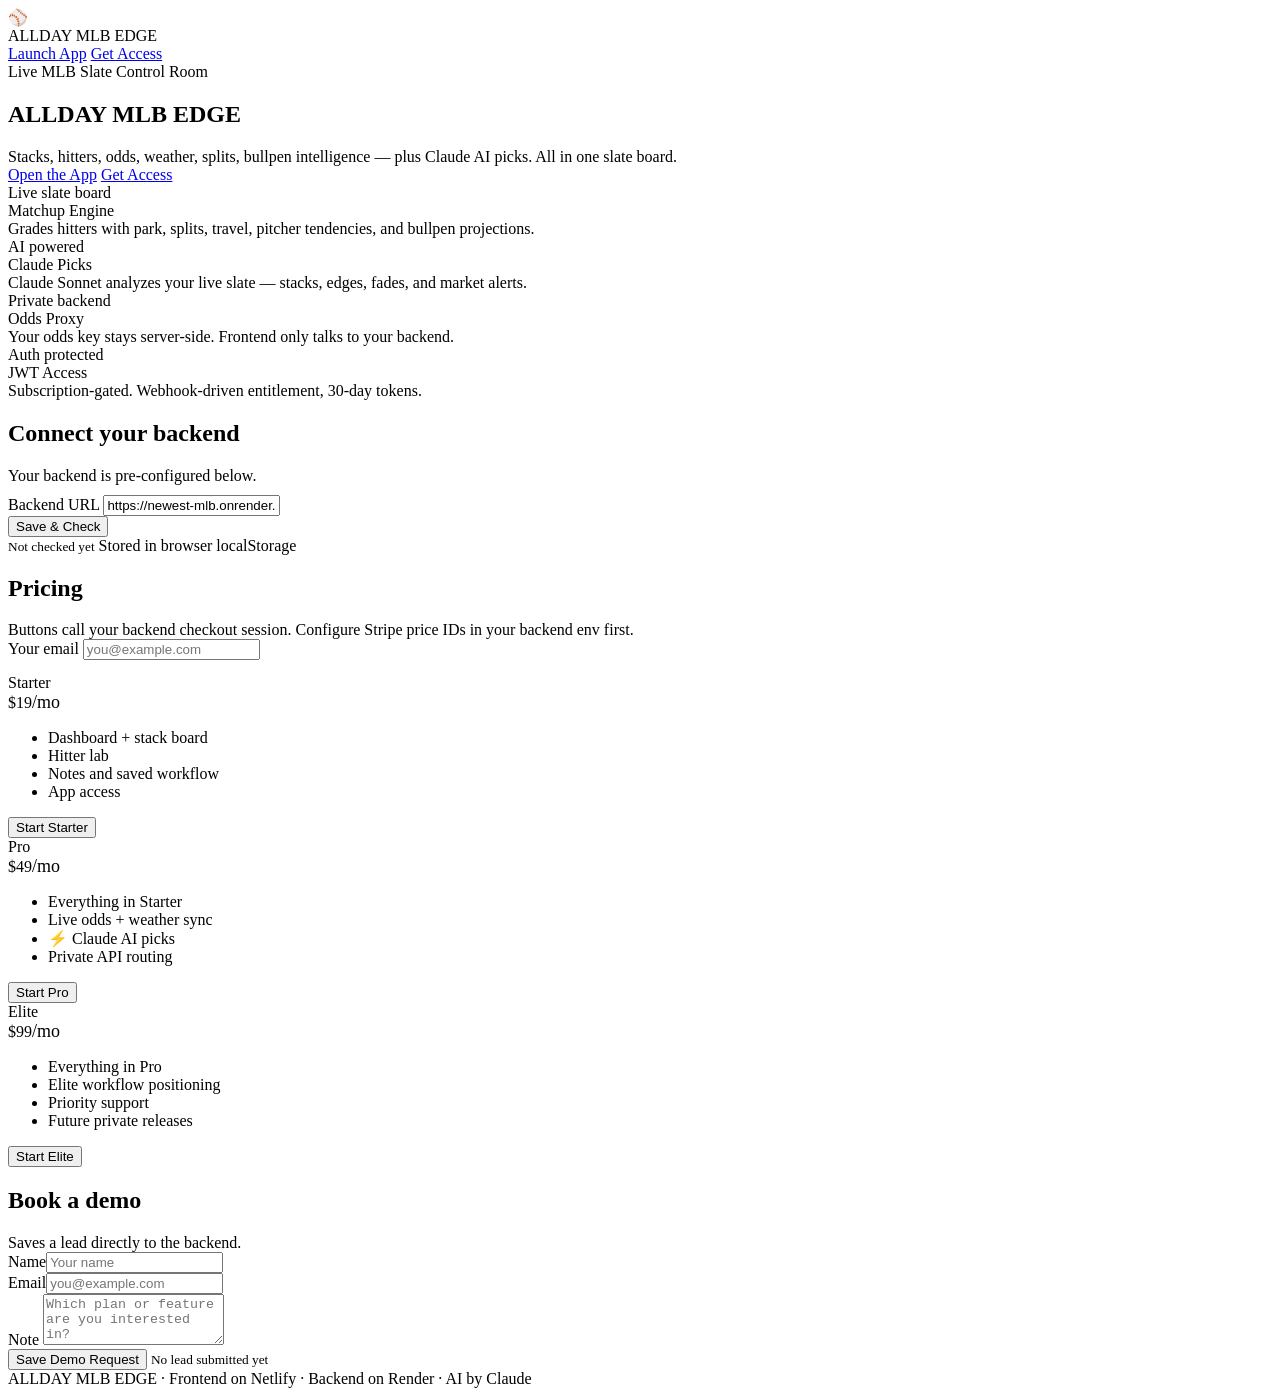
==== index.html @ 64128e0f "Rename Index to index.html" ====
<!DOCTYPE html>
<html lang="en">
<head>
  <meta charset="UTF-8" />
  <meta name="viewport" content="width=device-width, initial-scale=1.0" />
  <title>ALLDAY MLB EDGE</title>
  <meta name="description" content="Live MLB slate control room for DFS, props, stacks, hitters, odds, and weather." />
  <meta name="theme-color" content="#08111f" />
  <link rel="stylesheet" href="./assets/site.css" />
</head>
<body>
  <div class="nav">
    <div class="wrap navin">
      <div class="brand"><div class="logo">⚾</div><div>ALLDAY MLB EDGE</div></div>
      <div class="row" style="margin-top:0">
        <a class="btn" href="./app.html">Launch App</a>
        <a class="btn primary" href="#pricing">Get Access</a>
      </div>
    </div>
  </div>

  <div class="wrap">
    <section class="hero">
      <div class="card hero-copy">
        <div class="eyebrow">Live MLB Slate Control Room</div>
        <h1>ALLDAY MLB EDGE</h1>
        <div class="sub">Stacks, hitters, odds, weather, splits, bullpen intelligence — plus Claude AI picks. All in one slate board.</div>
        <div class="row">
          <a class="btn primary" href="./app.html">Open the App</a>
          <a class="btn" href="#pricing">Get Access</a>
        </div>
      </div>
      <div class="card hero-stat-grid">
        <div class="stat"><div class="k">Live slate board</div><div class="v">Matchup Engine</div><div class="s">Grades hitters with park, splits, travel, pitcher tendencies, and bullpen projections.</div></div>
        <div class="stat"><div class="k">AI powered</div><div class="v">Claude Picks</div><div class="s">Claude Sonnet analyzes your live slate — stacks, edges, fades, and market alerts.</div></div>
        <div class="stat"><div class="k">Private backend</div><div class="v">Odds Proxy</div><div class="s">Your odds key stays server-side. Frontend only talks to your backend.</div></div>
        <div class="stat"><div class="k">Auth protected</div><div class="v">JWT Access</div><div class="s">Subscription-gated. Webhook-driven entitlement, 30-day tokens.</div></div>
      </div>
    </section>

    <section id="setup">
      <div class="card config-card">
        <h2>Connect your backend</h2>
        <div class="muted">Your backend is pre-configured below.</div>
        <div class="flex" style="margin-top:10px">
          <div>
            <label for="backendUrl">Backend URL</label>
            <input id="backendUrl" placeholder="https://newest-mlb.onrender.com" value="https://newest-mlb.onrender.com" />
          </div>
          <div style="align-self:end">
            <button class="btn primary" onclick="ALLDAY.saveBackendUrl()">Save &amp; Check</button>
          </div>
        </div>
        <div class="row">
          <small id="healthStatus" class="status">Not checked yet</small>
          <span class="code">Stored in browser localStorage</span>
        </div>
      </div>
    </section>

    <section id="pricing">
      <h2>Pricing</h2>
      <div class="muted">Buttons call your backend checkout session. Configure Stripe price IDs in your backend env first.</div>
      <label for="emailCapture">Your email</label>
      <input id="emailCapture" type="email" placeholder="you@example.com" />
      <div class="pricing" style="margin-top:14px">
        <div class="card price-card">
          <div class="eyebrow">Starter</div>
          <div class="price">$19<span style="font-size:18px;font-weight:400">/mo</span></div>
          <ul>
            <li>Dashboard + stack board</li>
            <li>Hitter lab</li>
            <li>Notes and saved workflow</li>
            <li>App access</li>
          </ul>
          <button class="btn primary" onclick="ALLDAY.checkout('starter')">Start Starter</button>
        </div>
        <div class="card price-card featured">
          <div class="eyebrow">Pro</div>
          <div class="price">$49<span style="font-size:18px;font-weight:400">/mo</span></div>
          <ul>
            <li>Everything in Starter</li>
            <li>Live odds + weather sync</li>
            <li>⚡ Claude AI picks</li>
            <li>Private API routing</li>
          </ul>
          <button class="btn primary" onclick="ALLDAY.checkout('pro')">Start Pro</button>
        </div>
        <div class="card price-card">
          <div class="eyebrow">Elite</div>
          <div class="price">$99<span style="font-size:18px;font-weight:400">/mo</span></div>
          <ul>
            <li>Everything in Pro</li>
            <li>Elite workflow positioning</li>
            <li>Priority support</li>
            <li>Future private releases</li>
          </ul>
          <button class="btn primary" onclick="ALLDAY.checkout('elite')">Start Elite</button>
        </div>
      </div>
    </section>

    <section id="claimSection" style="display:none">
      <div class="card config-card">
        <h2>🎉 Payment complete — activate your access</h2>
        <div class="muted">Enter the email you used at checkout to get your access token.</div>
        <form onsubmit="ALLDAY.handleClaimSubmit(event)" style="margin-top:14px">
          <label for="claimEmail">Email used at checkout</label>
          <input id="claimEmail" type="email" placeholder="you@example.com" required />
          <div class="row" style="margin-top:12px">
            <button class="btn primary" type="submit">Activate Access &amp; Open App</button>
            <small id="claimStatus" class="status">Enter your email above</small>
          </div>
        </form>
      </div>
    </section>

    <section>
      <div class="card config-card">
        <h2>Book a demo</h2>
        <div class="muted">Saves a lead directly to the backend.</div>
        <form onsubmit="ALLDAY.submitLead(event)">
          <div class="flex">
            <div><label for="leadName">Name</label><input id="leadName" placeholder="Your name" /></div>
            <div><label for="leadEmail">Email</label><input id="leadEmail" placeholder="you@example.com" /></div>
          </div>
          <label for="leadNote">Note</label>
          <textarea id="leadNote" rows="3" placeholder="Which plan or feature are you interested in?"></textarea>
          <div class="row">
            <button class="btn primary" type="submit">Save Demo Request</button>
            <small id="leadStatus" class="status">No lead submitted yet</small>
          </div>
        </form>
      </div>
    </section>

    <div class="footer">ALLDAY MLB EDGE · Frontend on Netlify · Backend on Render · AI by Claude</div>
  </div>
  <script src="./assets/site.js"></script>
</body>
</html>
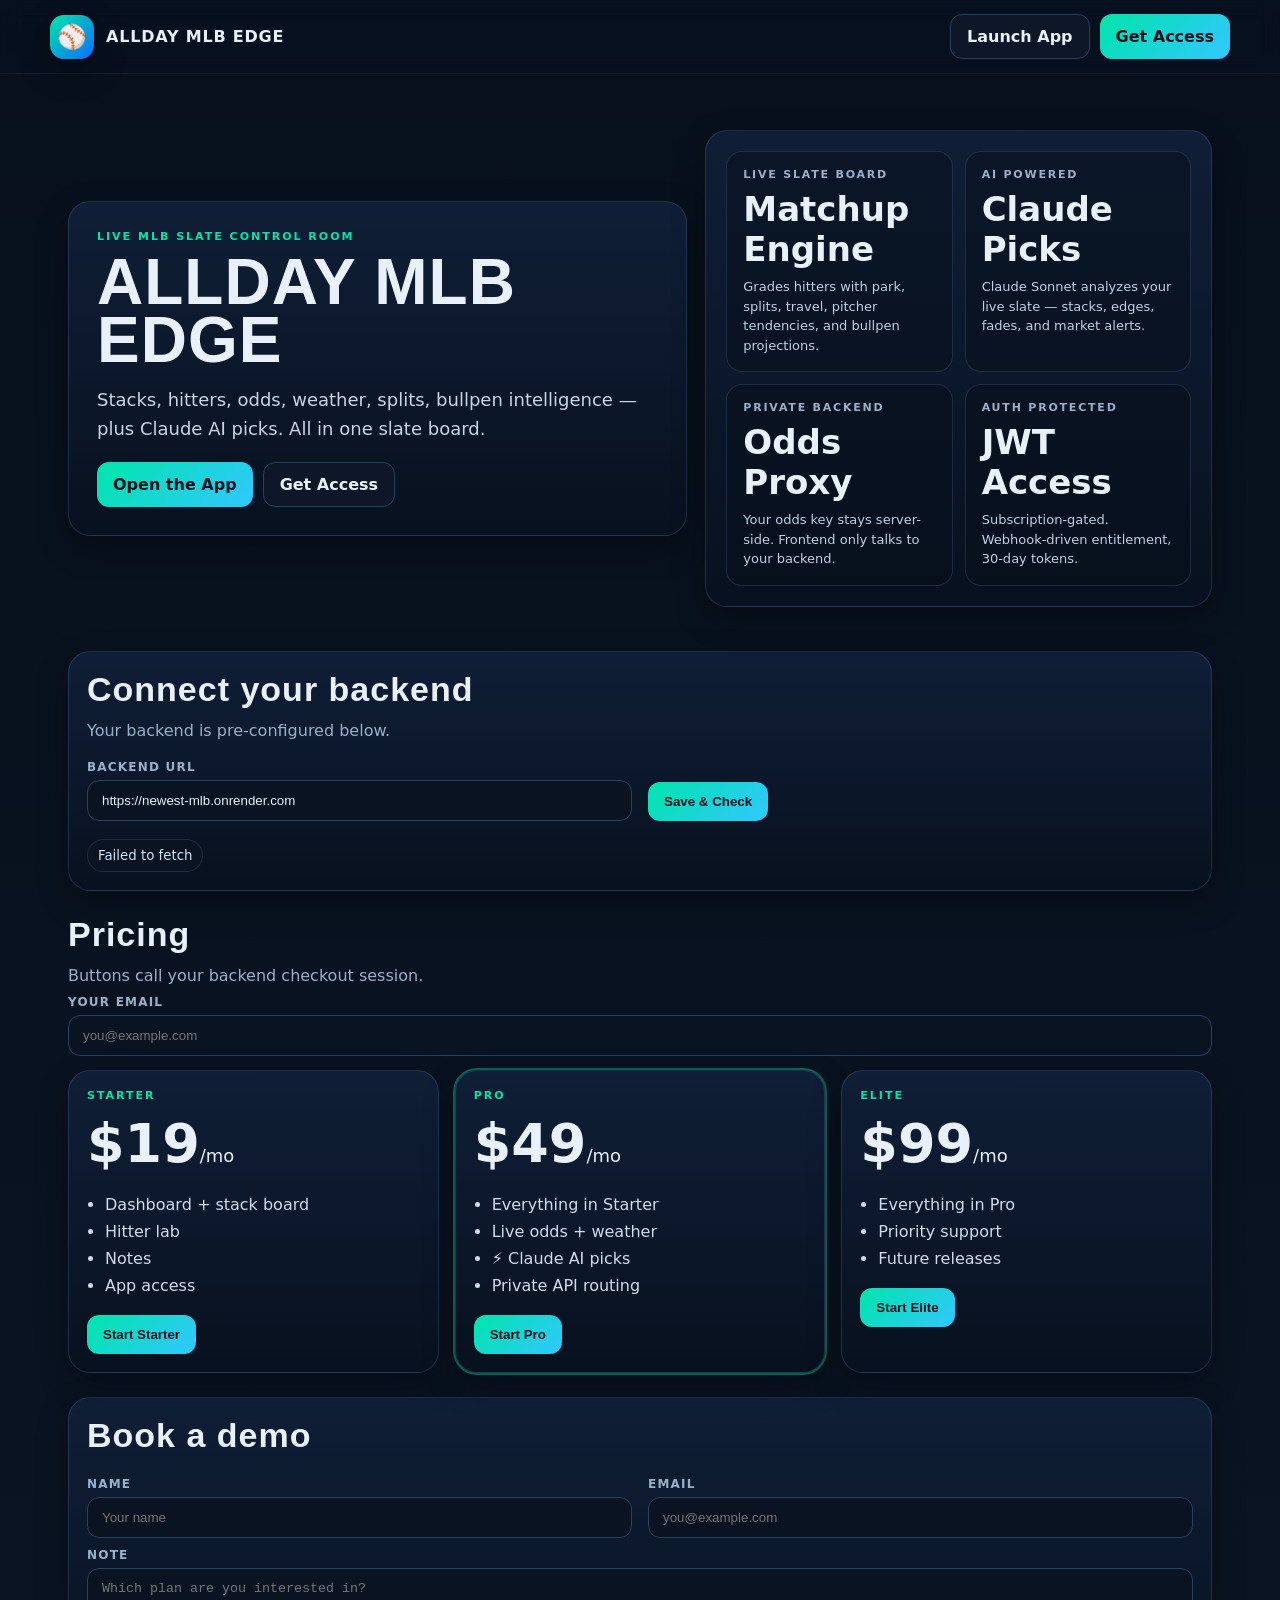
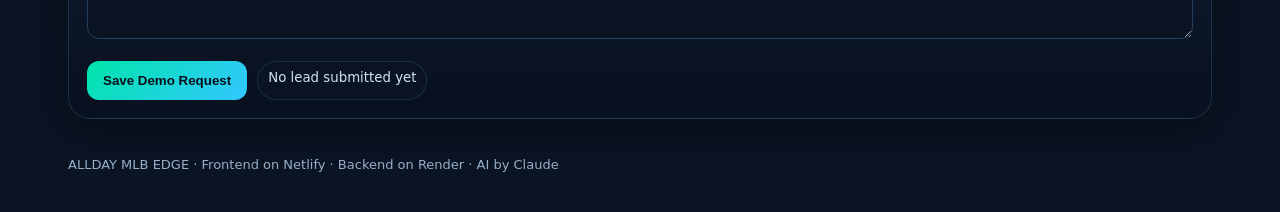
==== commit 6fa01053: "Update index.html" ====
--- a/index.html
+++ b/index.html
@@ -18,7 +18,6 @@
       </div>
     </div>
   </div>
-
   <div class="wrap">
     <section class="hero">
       <div class="card hero-copy">
@@ -53,48 +52,32 @@
         </div>
         <div class="row">
           <small id="healthStatus" class="status">Not checked yet</small>
-          <span class="code">Stored in browser localStorage</span>
         </div>
       </div>
     </section>
 
     <section id="pricing">
       <h2>Pricing</h2>
-      <div class="muted">Buttons call your backend checkout session. Configure Stripe price IDs in your backend env first.</div>
+      <div class="muted">Buttons call your backend checkout session.</div>
       <label for="emailCapture">Your email</label>
       <input id="emailCapture" type="email" placeholder="you@example.com" />
       <div class="pricing" style="margin-top:14px">
         <div class="card price-card">
           <div class="eyebrow">Starter</div>
           <div class="price">$19<span style="font-size:18px;font-weight:400">/mo</span></div>
-          <ul>
-            <li>Dashboard + stack board</li>
-            <li>Hitter lab</li>
-            <li>Notes and saved workflow</li>
-            <li>App access</li>
-          </ul>
+          <ul><li>Dashboard + stack board</li><li>Hitter lab</li><li>Notes</li><li>App access</li></ul>
           <button class="btn primary" onclick="ALLDAY.checkout('starter')">Start Starter</button>
         </div>
         <div class="card price-card featured">
           <div class="eyebrow">Pro</div>
           <div class="price">$49<span style="font-size:18px;font-weight:400">/mo</span></div>
-          <ul>
-            <li>Everything in Starter</li>
-            <li>Live odds + weather sync</li>
-            <li>⚡ Claude AI picks</li>
-            <li>Private API routing</li>
-          </ul>
+          <ul><li>Everything in Starter</li><li>Live odds + weather</li><li>⚡ Claude AI picks</li><li>Private API routing</li></ul>
           <button class="btn primary" onclick="ALLDAY.checkout('pro')">Start Pro</button>
         </div>
         <div class="card price-card">
           <div class="eyebrow">Elite</div>
           <div class="price">$99<span style="font-size:18px;font-weight:400">/mo</span></div>
-          <ul>
-            <li>Everything in Pro</li>
-            <li>Elite workflow positioning</li>
-            <li>Priority support</li>
-            <li>Future private releases</li>
-          </ul>
+          <ul><li>Everything in Pro</li><li>Priority support</li><li>Future releases</li></ul>
           <button class="btn primary" onclick="ALLDAY.checkout('elite')">Start Elite</button>
         </div>
       </div>
@@ -103,7 +86,7 @@
     <section id="claimSection" style="display:none">
       <div class="card config-card">
         <h2>🎉 Payment complete — activate your access</h2>
-        <div class="muted">Enter the email you used at checkout to get your access token.</div>
+        <div class="muted">Enter the email you used at checkout.</div>
         <form onsubmit="ALLDAY.handleClaimSubmit(event)" style="margin-top:14px">
           <label for="claimEmail">Email used at checkout</label>
           <input id="claimEmail" type="email" placeholder="you@example.com" required />
@@ -118,14 +101,13 @@
     <section>
       <div class="card config-card">
         <h2>Book a demo</h2>
-        <div class="muted">Saves a lead directly to the backend.</div>
         <form onsubmit="ALLDAY.submitLead(event)">
           <div class="flex">
             <div><label for="leadName">Name</label><input id="leadName" placeholder="Your name" /></div>
             <div><label for="leadEmail">Email</label><input id="leadEmail" placeholder="you@example.com" /></div>
           </div>
           <label for="leadNote">Note</label>
-          <textarea id="leadNote" rows="3" placeholder="Which plan or feature are you interested in?"></textarea>
+          <textarea id="leadNote" rows="3" placeholder="Which plan are you interested in?"></textarea>
           <div class="row">
             <button class="btn primary" type="submit">Save Demo Request</button>
             <small id="leadStatus" class="status">No lead submitted yet</small>
--- a/assets/site.css
+++ b/assets/site.css
@@ -0,0 +1,44 @@
+:root{
+  --bg:#08111f;--bg2:#0d1727;--card:#102038;--line:#24415f;--text:#e8f0fa;--muted:#9ab0c9;
+  --teal:#00e5aa;--gold:#ffd54a;--blue:#59a9ff;--danger:#ff6b6b;--shadow:0 12px 32px rgba(0,0,0,.32)
+}
+*{box-sizing:border-box}
+html,body{margin:0;padding:0;background:linear-gradient(180deg,#07101c,#0a1423);color:var(--text);font-family:Inter,system-ui,sans-serif}
+a{color:inherit;text-decoration:none}
+.wrap{max-width:1180px;margin:0 auto;padding:0 18px}
+.nav{position:sticky;top:0;z-index:20;background:rgba(8,17,31,.88);backdrop-filter:blur(10px);border-bottom:1px solid rgba(255,255,255,.06)}
+.navin{display:flex;align-items:center;justify-content:space-between;gap:16px;padding:14px 0}
+.brand{display:flex;align-items:center;gap:12px;font-weight:900;letter-spacing:.8px}
+.logo{width:44px;height:44px;border-radius:14px;background:linear-gradient(135deg,var(--teal),#0d6efd);display:grid;place-items:center;font-size:24px;box-shadow:var(--shadow)}
+.btn{display:inline-flex;align-items:center;justify-content:center;padding:12px 16px;border-radius:12px;border:1px solid var(--line);background:var(--bg2);color:var(--text);font-weight:800;cursor:pointer}
+.btn.primary{background:linear-gradient(135deg,var(--teal),#32c7ff);color:#07101c;border:none}
+.hero{padding:56px 0 28px;display:grid;grid-template-columns:1.1fr .9fr;gap:18px;align-items:center}
+.card{background:linear-gradient(180deg,rgba(16,32,56,.95),rgba(8,17,31,.98));border:1px solid rgba(77,112,156,.3);border-radius:22px;box-shadow:var(--shadow)}
+.hero-copy{padding:28px}
+.eyebrow{font-size:11px;text-transform:uppercase;letter-spacing:2px;color:var(--teal);font-weight:900}
+h1{font-size:64px;line-height:.92;margin:10px 0 16px;font-family:Impact,Haettenschweiler,'Arial Narrow Bold',sans-serif;letter-spacing:1px}
+h2{font-size:34px;margin:0 0 12px;font-family:Impact,Haettenschweiler,'Arial Narrow Bold',sans-serif;letter-spacing:1px}
+.sub{font-size:18px;line-height:1.6;color:#c6d6e7;max-width:42rem}
+.row{display:flex;gap:10px;flex-wrap:wrap;margin-top:18px}
+.hero-stat-grid{padding:20px;display:grid;grid-template-columns:1fr 1fr;gap:12px}
+.stat{padding:16px;border-radius:16px;background:rgba(6,14,26,.5);border:1px solid rgba(93,128,173,.24)}
+.k{font-size:11px;text-transform:uppercase;letter-spacing:1.8px;color:var(--muted);font-weight:900}
+.v{font-size:34px;font-weight:900;margin-top:8px}
+.s{font-size:13px;color:#bfd1e3;margin-top:8px;line-height:1.5}
+section{padding:16px 0 8px}
+.muted{color:var(--muted)}
+.grid3{display:grid;grid-template-columns:repeat(3,1fr);gap:16px}
+.feature,.price-card,.config-card{padding:18px}
+.pricing{display:grid;grid-template-columns:repeat(3,1fr);gap:16px}
+.featured{outline:2px solid rgba(0,229,170,.38)}
+.price{font-size:54px;font-weight:900;margin:10px 0}
+ul{padding-left:18px;color:#cedceb;line-height:1.7}
+.footer{padding:30px 0 40px;color:#97aec9;font-size:13px}
+input,textarea{width:100%;padding:12px 14px;border-radius:12px;border:1px solid var(--line);background:#091321;color:var(--text)}
+label{display:block;font-size:12px;color:var(--muted);font-weight:800;text-transform:uppercase;letter-spacing:1.2px;margin:10px 0 6px}
+small.status{display:inline-block;padding:8px 10px;border-radius:999px;background:#091321;border:1px solid rgba(93,128,173,.22);color:#cfe3f7}
+.success{color:#92ffcb}.error{color:#ff9f9f}
+.flex{display:flex;gap:16px;flex-wrap:wrap}
+.flex>*{flex:1 1 260px}
+.code{font-family:ui-monospace,SFMono-Regular,Menlo,monospace;font-size:13px;background:#091321;padding:4px 8px;border-radius:8px;border:1px solid rgba(93,128,173,.22)}
+@media(max-width:900px){.hero,.grid3,.pricing{grid-template-columns:1fr}h1{font-size:46px}}
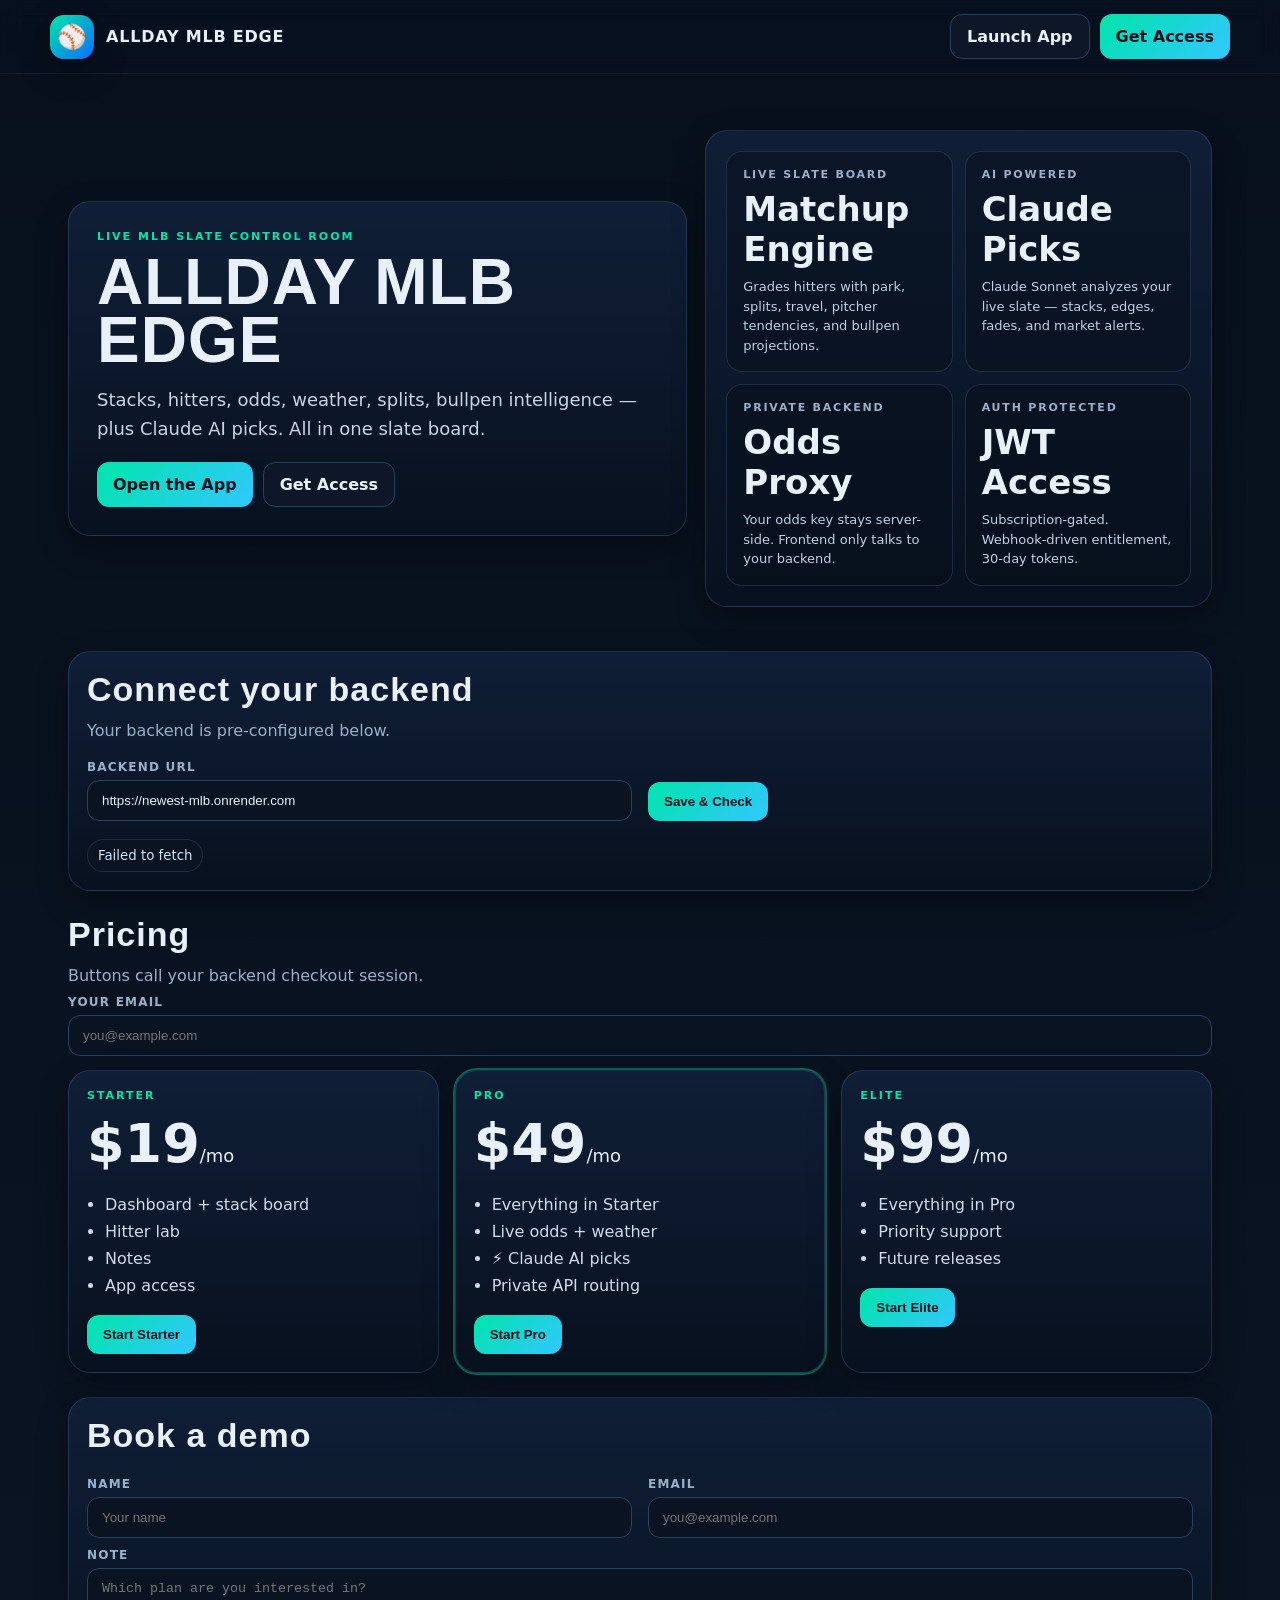
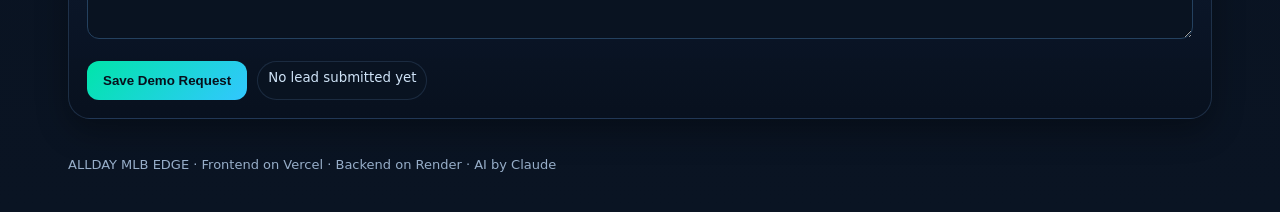
==== commit 7e998fc1: "Update index.html" ====
--- a/index.html
+++ b/index.html
@@ -44,7 +44,7 @@
         <div class="flex" style="margin-top:10px">
           <div>
             <label for="backendUrl">Backend URL</label>
-            <input id="backendUrl" placeholder="https://newest-mlb.onrender.com" value="https://newest-mlb.onrender.com" />
+            <input id="backendUrl" placeholder="https://newest-mlb-1.onrender.com" value="https://newest-mlb-1.onrender.com" />
           </div>
           <div style="align-self:end">
             <button class="btn primary" onclick="ALLDAY.saveBackendUrl()">Save &amp; Check</button>
@@ -116,7 +116,7 @@
       </div>
     </section>
 
-    <div class="footer">ALLDAY MLB EDGE · Frontend on Netlify · Backend on Render · AI by Claude</div>
+    <div class="footer">ALLDAY MLB EDGE · Frontend on Vercel · Backend on Render · AI by Claude</div>
   </div>
   <script src="./assets/site.js"></script>
 </body>
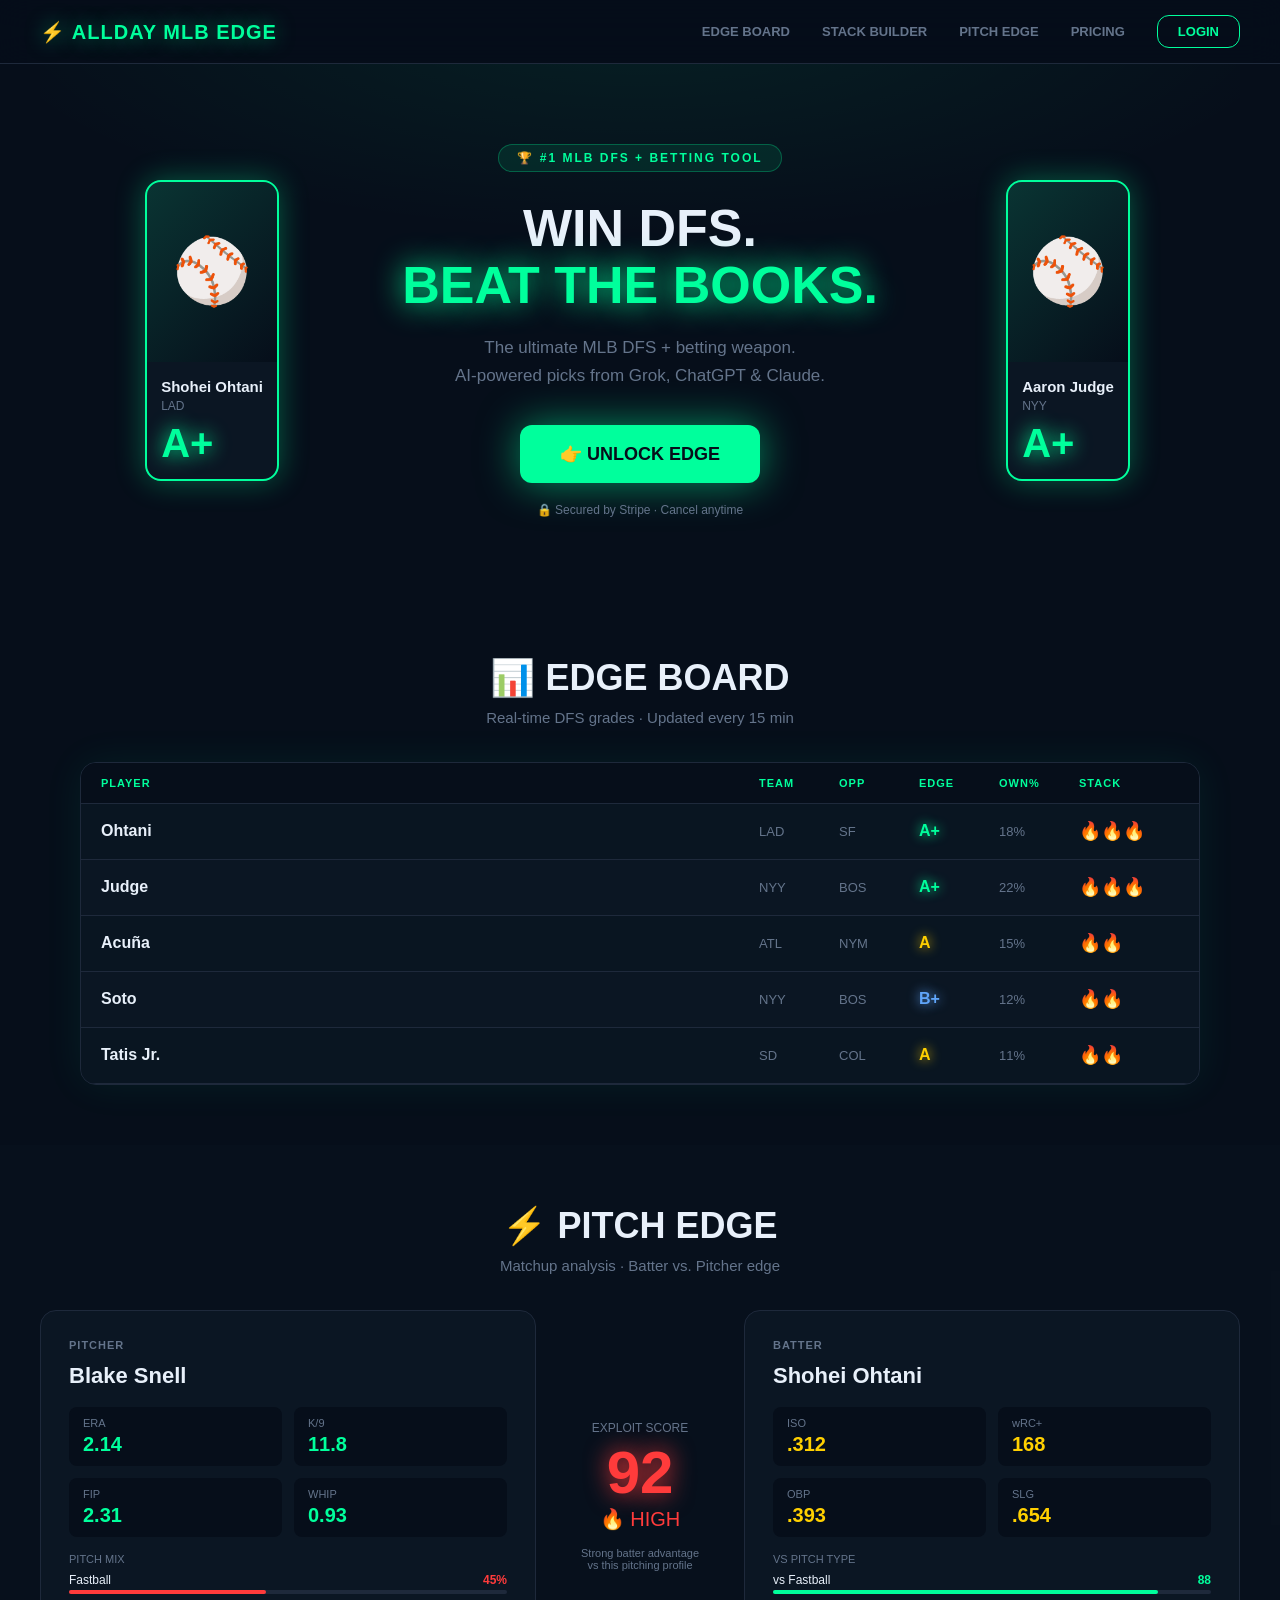
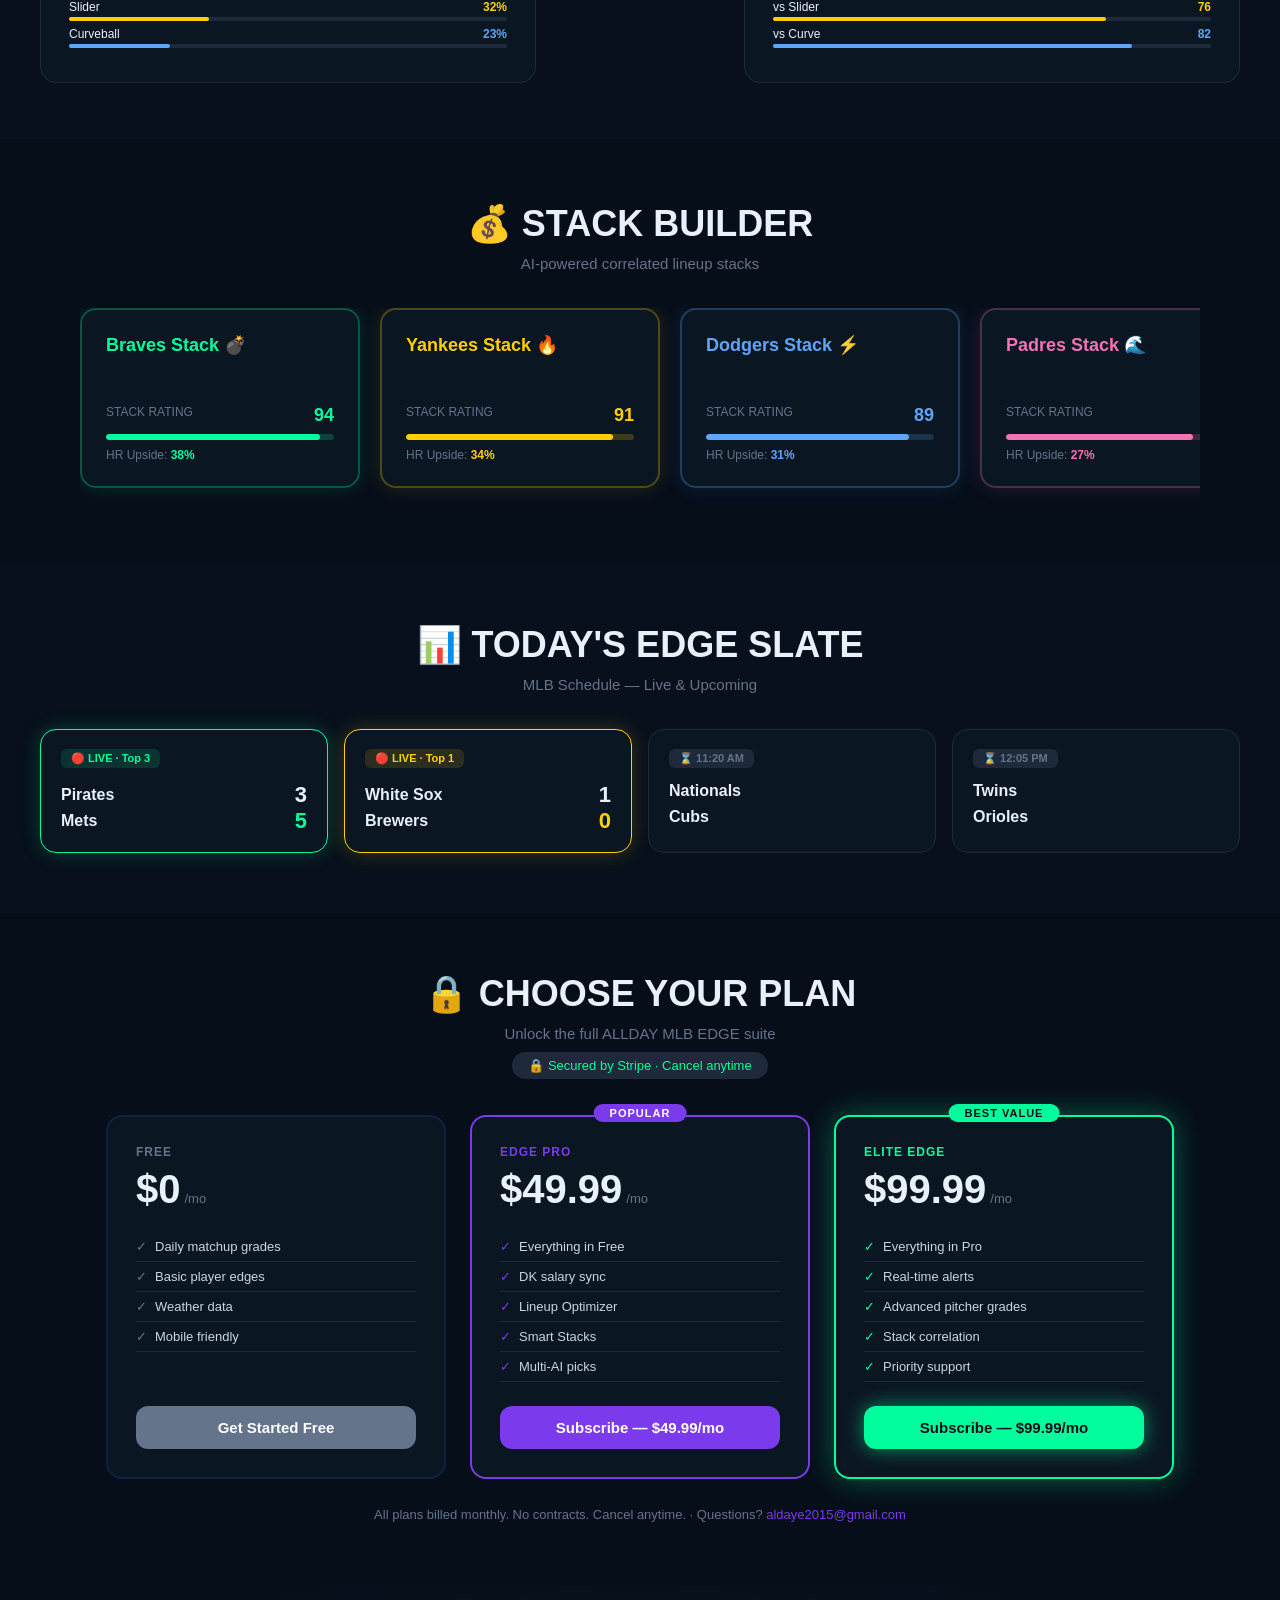
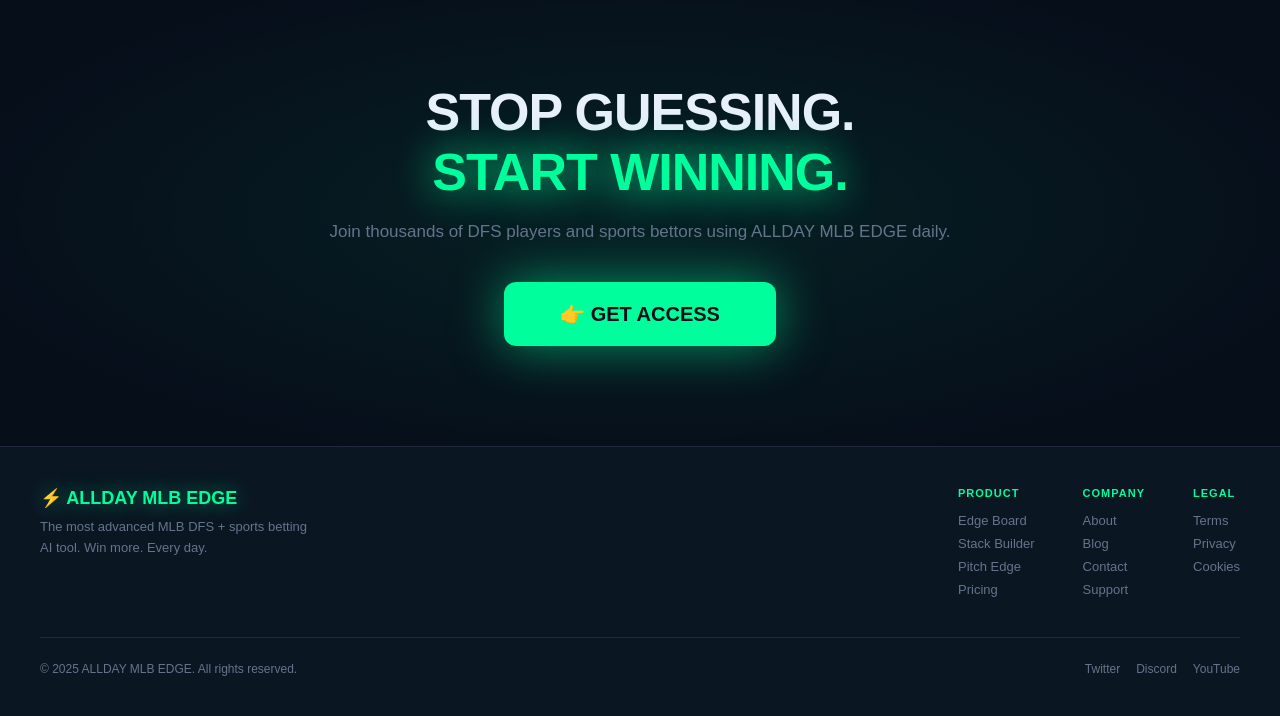
==== commit e1ad74a9: "Rebuild index.html with full ALLDAY MLB EDGE dark neon design — Navbar, Hero, Edge Board, Pitch Edge" ====
--- a/index.html
+++ b/index.html
@@ -1,123 +1,287 @@
 <!DOCTYPE html>
 <html lang="en">
 <head>
-  <meta charset="UTF-8" />
-  <meta name="viewport" content="width=device-width, initial-scale=1.0" />
-  <title>ALLDAY MLB EDGE</title>
-  <meta name="description" content="Live MLB slate control room for DFS, props, stacks, hitters, odds, and weather." />
-  <meta name="theme-color" content="#08111f" />
-  <link rel="stylesheet" href="./assets/site.css" />
+<meta charset="UTF-8"/>
+<meta name="viewport" content="width=device-width,initial-scale=1.0"/>
+<title>ALLDAY MLB EDGE - Win DFS. Beat The Books.</title>
+<meta name="description" content="The ultimate MLB DFS + betting weapon. AI-powered picks from Grok, ChatGPT and Claude."/>
+<meta name="theme-color" content="#060e1a"/>
+<style>
+*{margin:0;padding:0;box-sizing:border-box}
+body{font-family:'Inter','Helvetica Neue',sans-serif;background:#060e1a;color:#e8f0fa;overflow-x:hidden}
+a{text-decoration:none;color:inherit}ul{list-style:none}
+::-webkit-scrollbar{width:6px}::-webkit-scrollbar-track{background:#0b1623}::-webkit-scrollbar-thumb{background:#00ff9c44;border-radius:3px}
+nav{position:sticky;top:0;z-index:100;backdrop-filter:blur(16px);background:rgba(6,14,26,.85);border-bottom:1px solid #1e293b;padding:0 40px;display:flex;align-items:center;justify-content:space-between;height:64px}
+.nb{color:#00ff9c;font-weight:900;font-size:20px;letter-spacing:1px;text-shadow:0 0 20px rgba(0,255,156,.5)}
+.nl{display:flex;gap:32px;align-items:center}
+.nl a{color:#64748b;font-size:13px;font-weight:700;transition:color .2s}
+.nl a:hover{color:#00ff9c}
+.nlb{background:transparent!important;border:1px solid #00ff9c!important;color:#00ff9c!important;border-radius:12px;padding:8px 20px;font-size:13px;font-weight:700;cursor:pointer;transition:all .2s}
+.nlb:hover{background:#00ff9c!important;color:#060e1a!important}
+.hero{padding:80px 40px;background:radial-gradient(ellipse 80% 60% at 50% -10%,rgba(0,255,156,.08) 0%,transparent 70%);display:grid;grid-template-columns:1fr 2fr 1fr;gap:32px;align-items:center;max-width:1200px;margin:0 auto}
+.hc{text-align:center}
+.hbadge{display:inline-block;background:rgba(0,255,156,.09);border:1px solid rgba(0,255,156,.27);border-radius:20px;padding:6px 18px;color:#00ff9c;font-size:12px;font-weight:700;letter-spacing:2px;margin-bottom:28px}
+.hero h1{font-size:52px;font-weight:900;line-height:1.1;margin-bottom:20px}
+.hero h1 span{color:#00ff9c;text-shadow:0 0 30px #00ff9c}
+.hero p{color:#64748b;font-size:17px;margin-bottom:36px;line-height:1.6}
+.hcta{background:#00ff9c;color:#060e1a;border:none;border-radius:12px;padding:18px 40px;font-size:18px;font-weight:900;cursor:pointer;box-shadow:0 0 40px rgba(0,255,156,.53);transition:transform .2s;display:inline-block}
+.hcta:hover{transform:translateY(-2px)}
+.hsub{margin-top:20px;color:#64748b;font-size:12px}
+.pcard{background:#0b1623;border-radius:16px;overflow:hidden;display:flex;flex-direction:column}
+.pcimg{display:flex;align-items:center;justify-content:center;font-size:64px;min-height:180px}
+.pcinfo{padding:16px 14px}
+.pcn{font-weight:800;font-size:15px;margin-bottom:4px}
+.pct{color:#64748b;font-size:12px;margin-bottom:10px}
+.pcg{font-size:40px;font-weight:900;line-height:1}
+.sec{padding:60px 40px;max-width:1200px;margin:0 auto}
+.seca{padding:60px 40px;background:rgba(11,22,35,.33)}
+.secin{max-width:1200px;margin:0 auto}
+.st{text-align:center;margin-bottom:36px}
+.st h2{font-size:36px;font-weight:900;margin-bottom:10px}
+.st p{color:#64748b;font-size:15px}
+.etable{background:#0b1623;border-radius:16px;border:1px solid #1e293b;overflow:hidden;box-shadow:0 0 40px rgba(0,255,156,.07)}
+.ehdr,.erow{display:grid;grid-template-columns:2fr 80px 80px 80px 80px 100px;padding:0 20px}
+.ehdr{padding:14px 20px;background:#060e1a;border-bottom:1px solid #1e293b}
+.ech{color:#00ff9c;font-size:11px;font-weight:800;letter-spacing:1px}
+.erow{align-items:center;height:56px;border-bottom:1px solid #1e293b;transition:background .2s}
+.erow:hover{background:rgba(0,255,156,.04)}
+.erow:nth-child(odd){background:#0b1623}
+.erow:nth-child(even){background:rgba(9,20,32,.6)}
+.ep{font-weight:700}.et,.eo,.eown{color:#64748b;font-size:13px}.eg{font-weight:900;font-size:16px}.es{font-size:18px}
+.pgrid{display:grid;grid-template-columns:1fr auto 1fr;gap:24px;align-items:center}
+.pcard2{background:#0b1623;border-radius:16px;border:1px solid #1e293b;padding:28px}
+.plbl{color:#64748b;font-size:11px;font-weight:700;letter-spacing:1px;margin-bottom:12px}
+.pname{font-weight:900;font-size:22px;margin-bottom:18px}
+.sgrid{display:grid;grid-template-columns:1fr 1fr;gap:12px;margin-bottom:16px}
+.sbox{background:#060e1a;border-radius:8px;padding:10px 14px}
+.sk{color:#64748b;font-size:11px;margin-bottom:4px}.sv{font-weight:900;font-size:20px}
+.mxt{color:#64748b;font-size:11px;margin-bottom:8px}
+.br{margin-bottom:6px}
+.brl{display:flex;justify-content:space-between;font-size:12px;margin-bottom:3px}
+.brt{background:#1e293b;border-radius:3px;height:4px}.brf{height:100%;border-radius:3px}
+.exp{text-align:center;padding:0 20px}
+.exl{color:#64748b;font-size:12px;margin-bottom:8px}
+.exn{color:#ff3b3b;font-size:60px;font-weight:900;text-shadow:0 0 25px #ff3b3b;line-height:1}
+.ext{color:#ff3b3b;font-size:20px;margin-top:4px}
+.sscroll{display:flex;gap:20px;overflow-x:auto;padding-bottom:16px}
+.scard{min-width:280px;height:180px;background:#0b1623;border-radius:16px;padding:24px;flex-shrink:0;display:flex;flex-direction:column;justify-content:space-between}
+.steam{font-weight:800;font-size:18px}
+.srow{display:flex;justify-content:space-between;margin-bottom:8px;font-size:12px}
+.slbl{color:#64748b}.sval{font-weight:900;font-size:18px}
+.strk{border-radius:4px;height:6px;overflow:hidden;margin-bottom:8px}.sfll{height:100%;border-radius:4px}
+.shr{color:#64748b;font-size:12px}
+.ggrid{display:grid;grid-template-columns:repeat(auto-fill,minmax(280px,1fr));gap:16px}
+.gcard{background:#0b1623;border-radius:16px;padding:18px 20px}
+.gbadge{display:inline-block;border-radius:6px;padding:3px 10px;font-size:11px;font-weight:800;margin-bottom:14px}
+.gbody{display:flex;justify-content:space-between;align-items:center}
+.gaw,.ghm{font-weight:700}.gaw{margin-bottom:8px}
+.gscores{text-align:right}.gscore{font-weight:900;font-size:22px}
+.pgrid2{display:flex;gap:24px;flex-wrap:wrap;justify-content:center;align-items:stretch}
+.plan{flex:1 1 280px;max-width:340px;background:#0b1623;border-radius:16px;padding:28px;position:relative;display:flex;flex-direction:column}
+.plbdg{position:absolute;top:-13px;left:50%;transform:translateX(-50%);font-size:11px;font-weight:800;padding:3px 16px;border-radius:20px;letter-spacing:1px;white-space:nowrap}
+.plnm{font-weight:700;font-size:12px;text-transform:uppercase;letter-spacing:1px;margin-bottom:8px}
+.plpr{font-size:40px;font-weight:900;color:#e8f0fa}
+.plper{color:#64748b;font-size:13px}
+.plpr-row{display:flex;align-items:baseline;gap:4px;margin-bottom:20px}
+.plfeats{margin:0 0 24px;flex:1}
+.plfeat{color:#cbd5e1;font-size:13px;padding:7px 0;border-bottom:1px solid #1e293b;display:flex;align-items:center;gap:8px}
+.plbtn{border:none;border-radius:12px;padding:13px 0;font-size:15px;font-weight:800;cursor:pointer;width:100%;transition:opacity .2s}
+.plbtn:hover{opacity:.85}
+.pnote{text-align:center;color:#64748b;font-size:13px;margin-top:28px}
+.pnote a{color:#7c3aed}
+.psec{display:inline-block;background:#1e293b;padding:6px 16px;border-radius:20px;margin-top:10px;color:#00ff9c;font-size:13px}
+.cta{padding:100px 40px;background:radial-gradient(ellipse 80% 80% at 50% 50%,rgba(0,255,156,.08) 0%,transparent 70%);text-align:center}
+.cta h2{font-size:52px;font-weight:900;margin-bottom:20px;letter-spacing:-1px}
+.cta h2 span{color:#00ff9c;text-shadow:0 0 40px #00ff9c}
+.cta p{color:#64748b;font-size:17px;margin-bottom:40px}
+.ctabtn{background:#00ff9c;color:#060e1a;border:none;border-radius:12px;padding:20px 56px;font-size:20px;font-weight:900;cursor:pointer;box-shadow:0 0 50px rgba(0,255,156,.53);transition:transform .2s}
+.ctabtn:hover{transform:translateY(-2px)}
+footer{background:#0b1623;border-top:1px solid #1e293b;padding:40px}
+.fin{max-width:1200px;margin:0 auto;display:flex;justify-content:space-between;flex-wrap:wrap;gap:32px}
+.fbrand{color:#00ff9c;font-weight:900;font-size:18px;text-shadow:0 0 20px rgba(0,255,156,.53)}
+.fdesc{color:#64748b;font-size:13px;max-width:280px;line-height:1.6;margin-top:8px}
+.fcols{display:flex;gap:48px;flex-wrap:wrap}
+.fct{color:#00ff9c;font-size:11px;font-weight:800;letter-spacing:1px;margin-bottom:14px}
+.fcl{display:block;color:#64748b;font-size:13px;margin-bottom:8px;transition:color .2s}
+.fcl:hover{color:#00ff9c}
+.fbot{max-width:1200px;margin:32px auto 0;padding-top:24px;border-top:1px solid #1e293b;display:flex;justify-content:space-between;flex-wrap:wrap;gap:16px}
+.fcp{color:#64748b;font-size:12px}
+.fsoc{display:flex;gap:16px}
+.fsl{color:#64748b;font-size:12px;transition:color .2s}
+.fsl:hover{color:#00ff9c}
+@media(max-width:900px){
+.hero{grid-template-columns:1fr;text-align:center}
+.hl,.hr{display:none}
+.hero h1{font-size:36px}
+.pgrid{grid-template-columns:1fr}
+.exp{display:none}
+.ehdr,.erow{grid-template-columns:2fr 70px 70px 80px}
+.eo,.eown{display:none}
+nav{padding:0 20px}
+.nl{gap:12px}
+.sec,.seca{padding:40px 20px}
+.hero{padding:60px 20px}
+}
+</style>
 </head>
 <body>
-  <div class="nav">
-    <div class="wrap navin">
-      <div class="brand"><div class="logo">⚾</div><div>ALLDAY MLB EDGE</div></div>
-      <div class="row" style="margin-top:0">
-        <a class="btn" href="./app.html">Launch App</a>
-        <a class="btn primary" href="#pricing">Get Access</a>
+<nav>
+  <div class="nb">&#9889; ALLDAY MLB EDGE</div>
+  <div class="nl">
+    <a href="#edge-board">EDGE BOARD</a>
+    <a href="#stack-builder">STACK BUILDER</a>
+    <a href="#pitch-edge">PITCH EDGE</a>
+    <a href="#pricing">PRICING</a>
+    <a class="nlb" href="./app.html">LOGIN</a>
+  </div>
+</nav>
+<div class="hero">
+  <div class="hl" style="display:flex;justify-content:center">
+    <div class="pcard" style="border:2px solid #00ff9c;box-shadow:0 0 30px rgba(0,255,156,.33)">
+      <div class="pcimg" style="background:linear-gradient(135deg,rgba(0,255,156,.13) 0%,#060e1a 100%)">&#9918;</div>
+      <div class="pcinfo"><div class="pcn">Shohei Ohtani</div><div class="pct">LAD</div><div class="pcg" style="color:#00ff9c;text-shadow:0 0 20px #00ff9c">A+</div></div>
+    </div>
+  </div>
+  <div class="hc">
+    <div class="hbadge">&#127942; #1 MLB DFS + BETTING TOOL</div>
+    <h1>WIN DFS.<br><span>BEAT THE BOOKS.</span></h1>
+    <p>The ultimate MLB DFS + betting weapon.<br>AI-powered picks from Grok, ChatGPT &amp; Claude.</p>
+    <button class="hcta" onclick="document.getElementById('pricing').scrollIntoView({behavior:'smooth'})">&#128073; UNLOCK EDGE</button>
+    <div class="hsub">&#128274; Secured by Stripe &middot; Cancel anytime</div>
+  </div>
+  <div class="hr" style="display:flex;justify-content:center">
+    <div class="pcard" style="border:2px solid #00ff9c;box-shadow:0 0 30px rgba(0,255,156,.33)">
+      <div class="pcimg" style="background:linear-gradient(135deg,rgba(0,255,156,.13) 0%,#060e1a 100%)">&#9918;</div>
+      <div class="pcinfo"><div class="pcn">Aaron Judge</div><div class="pct">NYY</div><div class="pcg" style="color:#00ff9c;text-shadow:0 0 20px #00ff9c">A+</div></div>
+    </div>
+  </div>
+</div>
+<section class="sec" id="edge-board">
+  <div class="st"><h2>&#128202; EDGE BOARD</h2><p>Real-time DFS grades &middot; Updated every 15 min</p></div>
+  <div class="etable">
+    <div class="ehdr"><span class="ech">PLAYER</span><span class="ech">TEAM</span><span class="ech">OPP</span><span class="ech">EDGE</span><span class="ech">OWN%</span><span class="ech">STACK</span></div>
+    <div class="erow"><span class="ep">Ohtani</span><span class="et">LAD</span><span class="eo">SF</span><span class="eg" style="color:#00ff9c;text-shadow:0 0 12px #00ff9c">A+</span><span class="eown">18%</span><span class="es">&#128293;&#128293;&#128293;</span></div>
+    <div class="erow"><span class="ep">Judge</span><span class="et">NYY</span><span class="eo">BOS</span><span class="eg" style="color:#00ff9c;text-shadow:0 0 12px #00ff9c">A+</span><span class="eown">22%</span><span class="es">&#128293;&#128293;&#128293;</span></div>
+    <div class="erow"><span class="ep">Acu&ntilde;a</span><span class="et">ATL</span><span class="eo">NYM</span><span class="eg" style="color:#ffd000;text-shadow:0 0 12px #ffd000">A</span><span class="eown">15%</span><span class="es">&#128293;&#128293;</span></div>
+    <div class="erow"><span class="ep">Soto</span><span class="et">NYY</span><span class="eo">BOS</span><span class="eg" style="color:#60a5fa;text-shadow:0 0 12px #60a5fa">B+</span><span class="eown">12%</span><span class="es">&#128293;&#128293;</span></div>
+    <div class="erow"><span class="ep">Tatis Jr.</span><span class="et">SD</span><span class="eo">COL</span><span class="eg" style="color:#ffd000;text-shadow:0 0 12px #ffd000">A</span><span class="eown">11%</span><span class="es">&#128293;&#128293;</span></div>
+  </div>
+</section>
+<section class="seca" id="pitch-edge">
+  <div class="secin">
+    <div class="st"><h2>&#9889; PITCH EDGE</h2><p>Matchup analysis &middot; Batter vs. Pitcher edge</p></div>
+    <div class="pgrid">
+      <div class="pcard2">
+        <div class="plbl">PITCHER</div><div class="pname">Blake Snell</div>
+        <div class="sgrid">
+          <div class="sbox"><div class="sk">ERA</div><div class="sv" style="color:#00ff9c">2.14</div></div>
+          <div class="sbox"><div class="sk">K/9</div><div class="sv" style="color:#00ff9c">11.8</div></div>
+          <div class="sbox"><div class="sk">FIP</div><div class="sv" style="color:#00ff9c">2.31</div></div>
+          <div class="sbox"><div class="sk">WHIP</div><div class="sv" style="color:#00ff9c">0.93</div></div>
+        </div>
+        <div class="mxt">PITCH MIX</div>
+        <div class="br"><div class="brl"><span>Fastball</span><span style="color:#ff3b3b;font-weight:700">45%</span></div><div class="brt"><div class="brf" style="width:45%;background:#ff3b3b"></div></div></div>
+        <div class="br"><div class="brl"><span>Slider</span><span style="color:#ffd000;font-weight:700">32%</span></div><div class="brt"><div class="brf" style="width:32%;background:#ffd000"></div></div></div>
+        <div class="br"><div class="brl"><span>Curveball</span><span style="color:#60a5fa;font-weight:700">23%</span></div><div class="brt"><div class="brf" style="width:23%;background:#60a5fa"></div></div></div>
       </div>
-    </div>
-  </div>
-  <div class="wrap">
-    <section class="hero">
-      <div class="card hero-copy">
-        <div class="eyebrow">Live MLB Slate Control Room</div>
-        <h1>ALLDAY MLB EDGE</h1>
-        <div class="sub">Stacks, hitters, odds, weather, splits, bullpen intelligence — plus Claude AI picks. All in one slate board.</div>
-        <div class="row">
-          <a class="btn primary" href="./app.html">Open the App</a>
-          <a class="btn" href="#pricing">Get Access</a>
+      <div class="exp"><div class="exl">EXPLOIT SCORE</div><div class="exn">92</div><div class="ext">&#128293; HIGH</div><div style="color:#64748b;font-size:11px;margin-top:16px;max-width:120px">Strong batter advantage vs this pitching profile</div></div>
+      <div class="pcard2">
+        <div class="plbl">BATTER</div><div class="pname">Shohei Ohtani</div>
+        <div class="sgrid">
+          <div class="sbox"><div class="sk">ISO</div><div class="sv" style="color:#ffd000">.312</div></div>
+          <div class="sbox"><div class="sk">wRC+</div><div class="sv" style="color:#ffd000">168</div></div>
+          <div class="sbox"><div class="sk">OBP</div><div class="sv" style="color:#ffd000">.393</div></div>
+          <div class="sbox"><div class="sk">SLG</div><div class="sv" style="color:#ffd000">.654</div></div>
         </div>
+        <div class="mxt">VS PITCH TYPE</div>
+        <div class="br"><div class="brl"><span>vs Fastball</span><span style="color:#00ff9c;font-weight:700">88</span></div><div class="brt"><div class="brf" style="width:88%;background:#00ff9c"></div></div></div>
+        <div class="br"><div class="brl"><span>vs Slider</span><span style="color:#ffd000;font-weight:700">76</span></div><div class="brt"><div class="brf" style="width:76%;background:#ffd000"></div></div></div>
+        <div class="br"><div class="brl"><span>vs Curve</span><span style="color:#60a5fa;font-weight:700">82</span></div><div class="brt"><div class="brf" style="width:82%;background:#60a5fa"></div></div></div>
       </div>
-      <div class="card hero-stat-grid">
-        <div class="stat"><div class="k">Live slate board</div><div class="v">Matchup Engine</div><div class="s">Grades hitters with park, splits, travel, pitcher tendencies, and bullpen projections.</div></div>
-        <div class="stat"><div class="k">AI powered</div><div class="v">Claude Picks</div><div class="s">Claude Sonnet analyzes your live slate — stacks, edges, fades, and market alerts.</div></div>
-        <div class="stat"><div class="k">Private backend</div><div class="v">Odds Proxy</div><div class="s">Your odds key stays server-side. Frontend only talks to your backend.</div></div>
-        <div class="stat"><div class="k">Auth protected</div><div class="v">JWT Access</div><div class="s">Subscription-gated. Webhook-driven entitlement, 30-day tokens.</div></div>
-      </div>
-    </section>
-
-    <section id="setup">
-      <div class="card config-card">
-        <h2>Connect your backend</h2>
-        <div class="muted">Your backend is pre-configured below.</div>
-        <div class="flex" style="margin-top:10px">
-          <div>
-            <label for="backendUrl">Backend URL</label>
-            <input id="backendUrl" placeholder="https://newest-mlb-1.onrender.com" value="https://newest-mlb-1.onrender.com" />
-          </div>
-          <div style="align-self:end">
-            <button class="btn primary" onclick="ALLDAY.saveBackendUrl()">Save &amp; Check</button>
-          </div>
-        </div>
-        <div class="row">
-          <small id="healthStatus" class="status">Not checked yet</small>
-        </div>
-      </div>
-    </section>
-
-    <section id="pricing">
-      <h2>Pricing</h2>
-      <div class="muted">Buttons call your backend checkout session.</div>
-      <label for="emailCapture">Your email</label>
-      <input id="emailCapture" type="email" placeholder="you@example.com" />
-      <div class="pricing" style="margin-top:14px">
-        <div class="card price-card">
-          <div class="eyebrow">Starter</div>
-          <div class="price">$19<span style="font-size:18px;font-weight:400">/mo</span></div>
-          <ul><li>Dashboard + stack board</li><li>Hitter lab</li><li>Notes</li><li>App access</li></ul>
-          <button class="btn primary" onclick="ALLDAY.checkout('starter')">Start Starter</button>
-        </div>
-        <div class="card price-card featured">
-          <div class="eyebrow">Pro</div>
-          <div class="price">$49<span style="font-size:18px;font-weight:400">/mo</span></div>
-          <ul><li>Everything in Starter</li><li>Live odds + weather</li><li>⚡ Claude AI picks</li><li>Private API routing</li></ul>
-          <button class="btn primary" onclick="ALLDAY.checkout('pro')">Start Pro</button>
-        </div>
-        <div class="card price-card">
-          <div class="eyebrow">Elite</div>
-          <div class="price">$99<span style="font-size:18px;font-weight:400">/mo</span></div>
-          <ul><li>Everything in Pro</li><li>Priority support</li><li>Future releases</li></ul>
-          <button class="btn primary" onclick="ALLDAY.checkout('elite')">Start Elite</button>
-        </div>
-      </div>
-    </section>
-
-    <section id="claimSection" style="display:none">
-      <div class="card config-card">
-        <h2>🎉 Payment complete — activate your access</h2>
-        <div class="muted">Enter the email you used at checkout.</div>
-        <form onsubmit="ALLDAY.handleClaimSubmit(event)" style="margin-top:14px">
-          <label for="claimEmail">Email used at checkout</label>
-          <input id="claimEmail" type="email" placeholder="you@example.com" required />
-          <div class="row" style="margin-top:12px">
-            <button class="btn primary" type="submit">Activate Access &amp; Open App</button>
-            <small id="claimStatus" class="status">Enter your email above</small>
-          </div>
-        </form>
-      </div>
-    </section>
-
-    <section>
-      <div class="card config-card">
-        <h2>Book a demo</h2>
-        <form onsubmit="ALLDAY.submitLead(event)">
-          <div class="flex">
-            <div><label for="leadName">Name</label><input id="leadName" placeholder="Your name" /></div>
-            <div><label for="leadEmail">Email</label><input id="leadEmail" placeholder="you@example.com" /></div>
-          </div>
-          <label for="leadNote">Note</label>
-          <textarea id="leadNote" rows="3" placeholder="Which plan are you interested in?"></textarea>
-          <div class="row">
-            <button class="btn primary" type="submit">Save Demo Request</button>
-            <small id="leadStatus" class="status">No lead submitted yet</small>
-          </div>
-        </form>
-      </div>
-    </section>
-
-    <div class="footer">ALLDAY MLB EDGE · Frontend on Vercel · Backend on Render · AI by Claude</div>
-  </div>
-  <script src="./assets/site.js"></script>
+    </div>
+  </div>
+</section>
+<section class="sec" id="stack-builder">
+  <div class="st"><h2>&#128176; STACK BUILDER</h2><p>AI-powered correlated lineup stacks</p></div>
+  <div class="sscroll">
+    <div class="scard" style="border:2px solid rgba(0,255,156,.27);box-shadow:0 0 20px rgba(0,255,156,.13)">
+      <div class="steam" style="color:#00ff9c">Braves Stack &#128163;</div>
+      <div><div class="srow"><span class="slbl">STACK RATING</span><span class="sval" style="color:#00ff9c">94</span></div><div class="strk" style="background:rgba(0,255,156,.2)"><div class="sfll" style="width:94%;background:#00ff9c"></div></div><div class="shr">HR Upside: <strong style="color:#00ff9c">38%</strong></div></div>
+    </div>
+    <div class="scard" style="border:2px solid rgba(255,208,0,.27);box-shadow:0 0 20px rgba(255,208,0,.13)">
+      <div class="steam" style="color:#ffd000">Yankees Stack &#128293;</div>
+      <div><div class="srow"><span class="slbl">STACK RATING</span><span class="sval" style="color:#ffd000">91</span></div><div class="strk" style="background:rgba(255,208,0,.2)"><div class="sfll" style="width:91%;background:#ffd000"></div></div><div class="shr">HR Upside: <strong style="color:#ffd000">34%</strong></div></div>
+    </div>
+    <div class="scard" style="border:2px solid rgba(96,165,250,.27);box-shadow:0 0 20px rgba(96,165,250,.13)">
+      <div class="steam" style="color:#60a5fa">Dodgers Stack &#9889;</div>
+      <div><div class="srow"><span class="slbl">STACK RATING</span><span class="sval" style="color:#60a5fa">89</span></div><div class="strk" style="background:rgba(96,165,250,.2)"><div class="sfll" style="width:89%;background:#60a5fa"></div></div><div class="shr">HR Upside: <strong style="color:#60a5fa">31%</strong></div></div>
+    </div>
+    <div class="scard" style="border:2px solid rgba(244,114,182,.27);box-shadow:0 0 20px rgba(244,114,182,.13)">
+      <div class="steam" style="color:#f472b6">Padres Stack &#127754;</div>
+      <div><div class="srow"><span class="slbl">STACK RATING</span><span class="sval" style="color:#f472b6">82</span></div><div class="strk" style="background:rgba(244,114,182,.2)"><div class="sfll" style="width:82%;background:#f472b6"></div></div><div class="shr">HR Upside: <strong style="color:#f472b6">27%</strong></div></div>
+    </div>
+  </div>
+</section>
+<section class="seca">
+  <div class="secin">
+    <div class="st"><h2>&#128202; TODAY'S EDGE SLATE</h2><p>MLB Schedule &mdash; Live &amp; Upcoming</p></div>
+    <div class="ggrid">
+      <div class="gcard" style="border:1px solid #00ff9c;box-shadow:0 0 20px rgba(0,255,156,.2)"><div class="gbadge" style="background:rgba(0,255,156,.13);color:#00ff9c">&#128308; LIVE &middot; Top 3</div><div class="gbody"><div><div class="gaw">Pirates</div><div class="ghm">Mets</div></div><div class="gscores"><div class="gscore">3</div><div class="gscore" style="color:#00ff9c">5</div></div></div></div>
+      <div class="gcard" style="border:1px solid #ffd000;box-shadow:0 0 20px rgba(255,208,0,.2)"><div class="gbadge" style="background:rgba(255,208,0,.13);color:#ffd000">&#128308; LIVE &middot; Top 1</div><div class="gbody"><div><div class="gaw">White Sox</div><div class="ghm">Brewers</div></div><div class="gscores"><div class="gscore">1</div><div class="gscore" style="color:#ffd000">0</div></div></div></div>
+      <div class="gcard" style="border:1px solid #1e293b"><div class="gbadge" style="background:#1e293b;color:#64748b">&#8987; 11:20 AM</div><div class="gbody"><div><div class="gaw">Nationals</div><div class="ghm">Cubs</div></div></div></div>
+      <div class="gcard" style="border:1px solid #1e293b"><div class="gbadge" style="background:#1e293b;color:#64748b">&#8987; 12:05 PM</div><div class="gbody"><div><div class="gaw">Twins</div><div class="ghm">Orioles</div></div></div></div>
+    </div>
+  </div>
+</section>
+<section class="sec" id="pricing">
+  <div class="st">
+    <h2>&#128274; CHOOSE YOUR PLAN</h2>
+    <p>Unlock the full ALLDAY MLB EDGE suite</p>
+    <div class="psec">&#128274; Secured by Stripe &middot; Cancel anytime</div>
+  </div>
+  <div class="pgrid2">
+    <div class="plan" style="border:2px solid #112240">
+      <div class="plnm" style="color:#64748b">Free</div>
+      <div class="plpr-row"><span class="plpr">$0</span><span class="plper">/mo</span></div>
+      <ul class="plfeats"><li class="plfeat"><span style="color:#64748b">&#10003;</span> Daily matchup grades</li><li class="plfeat"><span style="color:#64748b">&#10003;</span> Basic player edges</li><li class="plfeat"><span style="color:#64748b">&#10003;</span> Weather data</li><li class="plfeat"><span style="color:#64748b">&#10003;</span> Mobile friendly</li></ul>
+      <button class="plbtn" style="background:#64748b;color:#fff" onclick="location.href='./app.html'">Get Started Free</button>
+    </div>
+    <div class="plan" style="border:2px solid #7c3aed">
+      <div class="plbdg" style="background:#7c3aed;color:#fff">POPULAR</div>
+      <div class="plnm" style="color:#7c3aed">EDGE PRO</div>
+      <div class="plpr-row"><span class="plpr">$49.99</span><span class="plper">/mo</span></div>
+      <ul class="plfeats"><li class="plfeat"><span style="color:#7c3aed">&#10003;</span> Everything in Free</li><li class="plfeat"><span style="color:#7c3aed">&#10003;</span> DK salary sync</li><li class="plfeat"><span style="color:#7c3aed">&#10003;</span> Lineup Optimizer</li><li class="plfeat"><span style="color:#7c3aed">&#10003;</span> Smart Stacks</li><li class="plfeat"><span style="color:#7c3aed">&#10003;</span> Multi-AI picks</li></ul>
+      <button class="plbtn" id="checkoutBtn-pro" style="background:#7c3aed;color:#fff" onclick="startCheckout('pro')">Subscribe &mdash; $49.99/mo</button>
+    </div>
+    <div class="plan" style="border:2px solid #00ff9c;box-shadow:0 0 30px rgba(0,255,156,.33)">
+      <div class="plbdg" style="background:#00ff9c;color:#060e1a">BEST VALUE</div>
+      <div class="plnm" style="color:#00ff9c">ELITE EDGE</div>
+      <div class="plpr-row"><span class="plpr">$99.99</span><span class="plper">/mo</span></div>
+      <ul class="plfeats"><li class="plfeat"><span style="color:#00ff9c">&#10003;</span> Everything in Pro</li><li class="plfeat"><span style="color:#00ff9c">&#10003;</span> Real-time alerts</li><li class="plfeat"><span style="color:#00ff9c">&#10003;</span> Advanced pitcher grades</li><li class="plfeat"><span style="color:#00ff9c">&#10003;</span> Stack correlation</li><li class="plfeat"><span style="color:#00ff9c">&#10003;</span> Priority support</li></ul>
+      <button class="plbtn" id="checkoutBtn-elite" style="background:#00ff9c;color:#060e1a;box-shadow:0 0 20px rgba(0,255,156,.53)" onclick="startCheckout('elite')">Subscribe &mdash; $99.99/mo</button>
+    </div>
+  </div>
+  <div class="pnote">All plans billed monthly. No contracts. Cancel anytime. &middot; Questions? <a href="mailto:aldaye2015@gmail.com">aldaye2015@gmail.com</a></div>
+</section>
+<section class="cta">
+  <h2>STOP GUESSING.<br><span>START WINNING.</span></h2>
+  <p>Join thousands of DFS players and sports bettors using ALLDAY MLB EDGE daily.</p>
+  <button class="ctabtn" onclick="location.href='./app.html'">&#128073; GET ACCESS</button>
+</section>
+<footer>
+  <div class="fin">
+    <div><div class="fbrand">&#9889; ALLDAY MLB EDGE</div><div class="fdesc">The most advanced MLB DFS + sports betting AI tool. Win more. Every day.</div></div>
+    <div class="fcols">
+      <div><div class="fct">PRODUCT</div><a class="fcl" href="#edge-board">Edge Board</a><a class="fcl" href="#stack-builder">Stack Builder</a><a class="fcl" href="#pitch-edge">Pitch Edge</a><a class="fcl" href="#pricing">Pricing</a></div>
+      <div><div class="fct">COMPANY</div><a class="fcl" href="#">About</a><a class="fcl" href="#">Blog</a><a class="fcl" href="mailto:aldaye2015@gmail.com">Contact</a><a class="fcl" href="#">Support</a></div>
+      <div><div class="fct">LEGAL</div><a class="fcl" href="#">Terms</a><a class="fcl" href="#">Privacy</a><a class="fcl" href="#">Cookies</a></div>
+    </div>
+  </div>
+  <div class="fbot"><div class="fcp">&copy; 2025 ALLDAY MLB EDGE. All rights reserved.</div><div class="fsoc"><a class="fsl" href="#">Twitter</a><a class="fsl" href="#">Discord</a><a class="fsl" href="#">YouTube</a></div></div>
+</footer>
+<script src="./assets/app-core.js"></script>
+<script>
+(function(){var p=new URLSearchParams(window.location.search);if(p.get('checkout')==='success'){setTimeout(function(){var d=document.createElement('div');d.style.cssText='position:fixed;top:0;left:0;right:0;z-index:9999;background:#16a34a;color:#fff;padding:14px 20px;text-align:center;font-weight:700;font-size:15px';d.innerHTML='&#10003; Subscription activated! Welcome to ALLDAY MLB EDGE. <button onclick="this.parentElement.remove()" style="margin-left:16px;background:rgba(255,255,255,.2);border:none;color:#fff;padding:4px 12px;border-radius:6px;cursor:pointer">&#x2715;</button>';document.body.insertBefore(d,document.body.firstChild);window.history.replaceState({},'',window.location.pathname);},500);}if(p.get('checkout')==='cancel'){window.history.replaceState({},'',window.location.pathname);}})();
+</script>
 </body>
 </html>
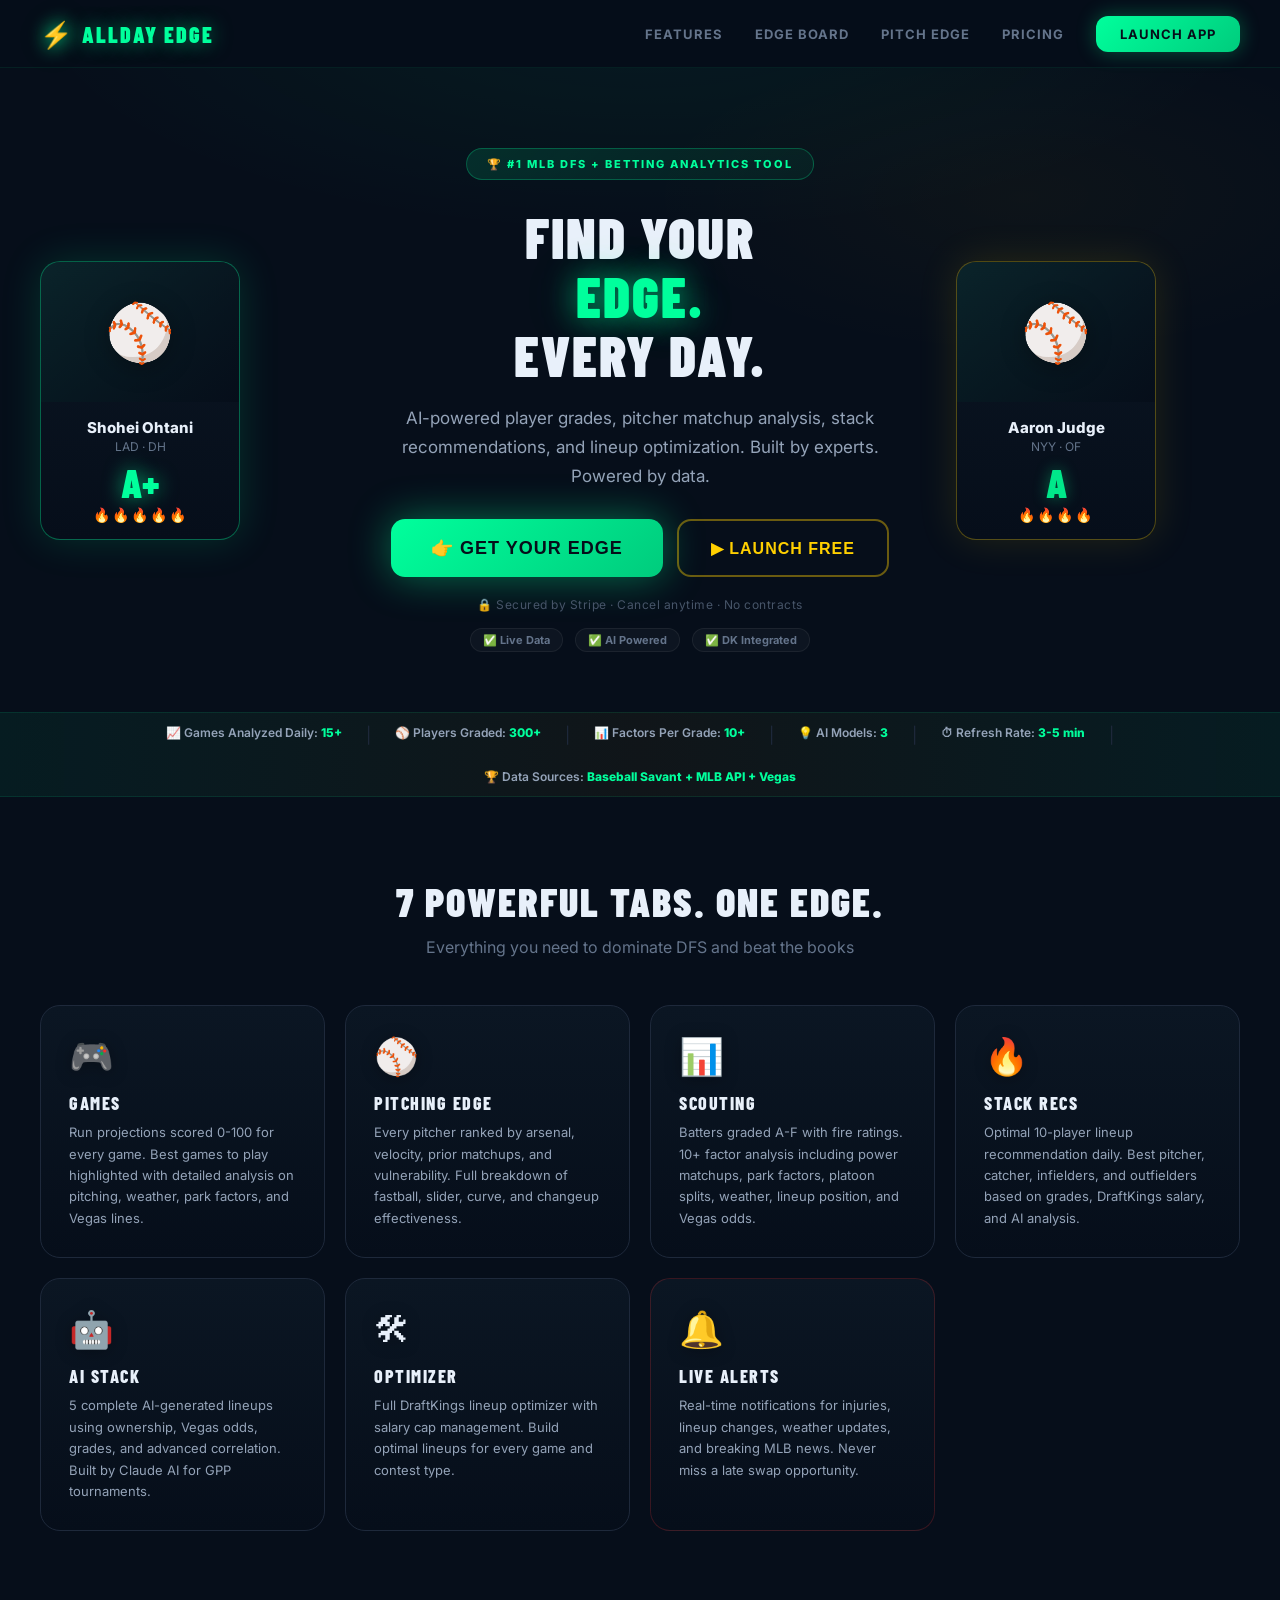
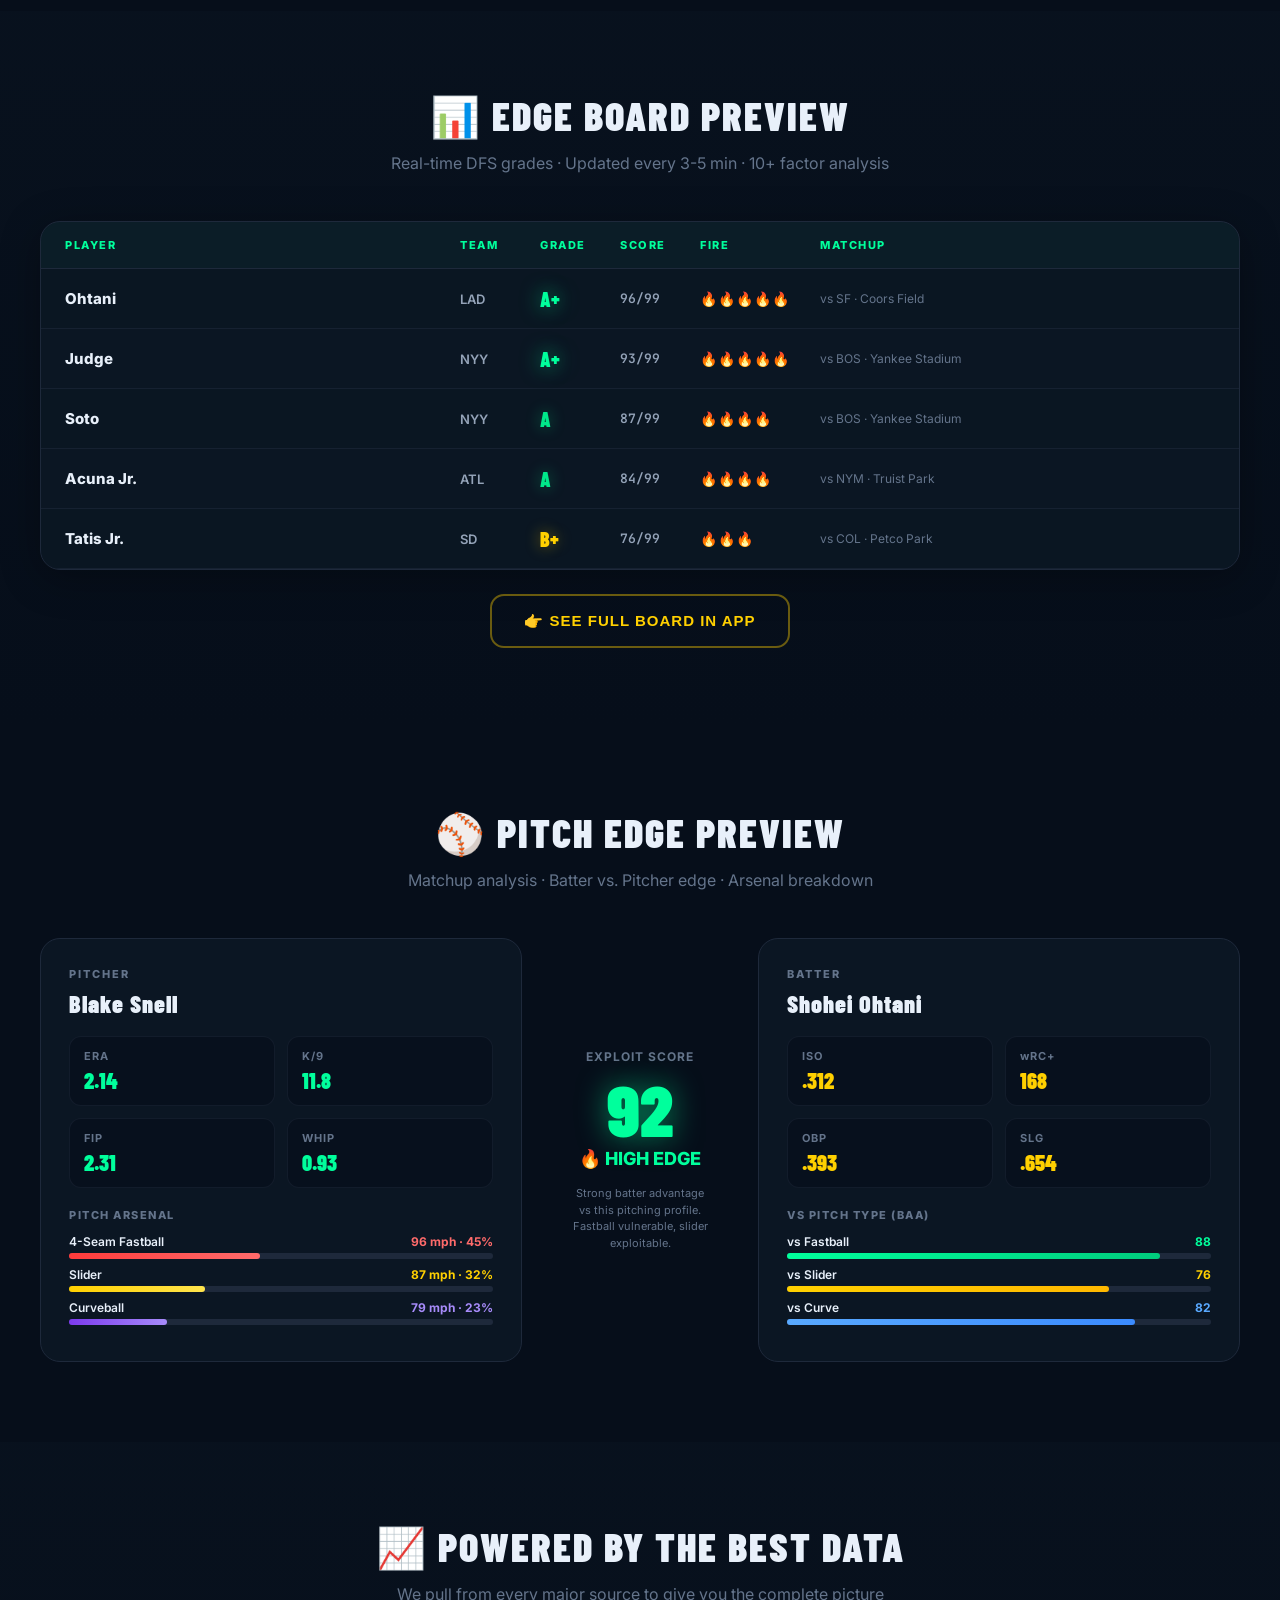
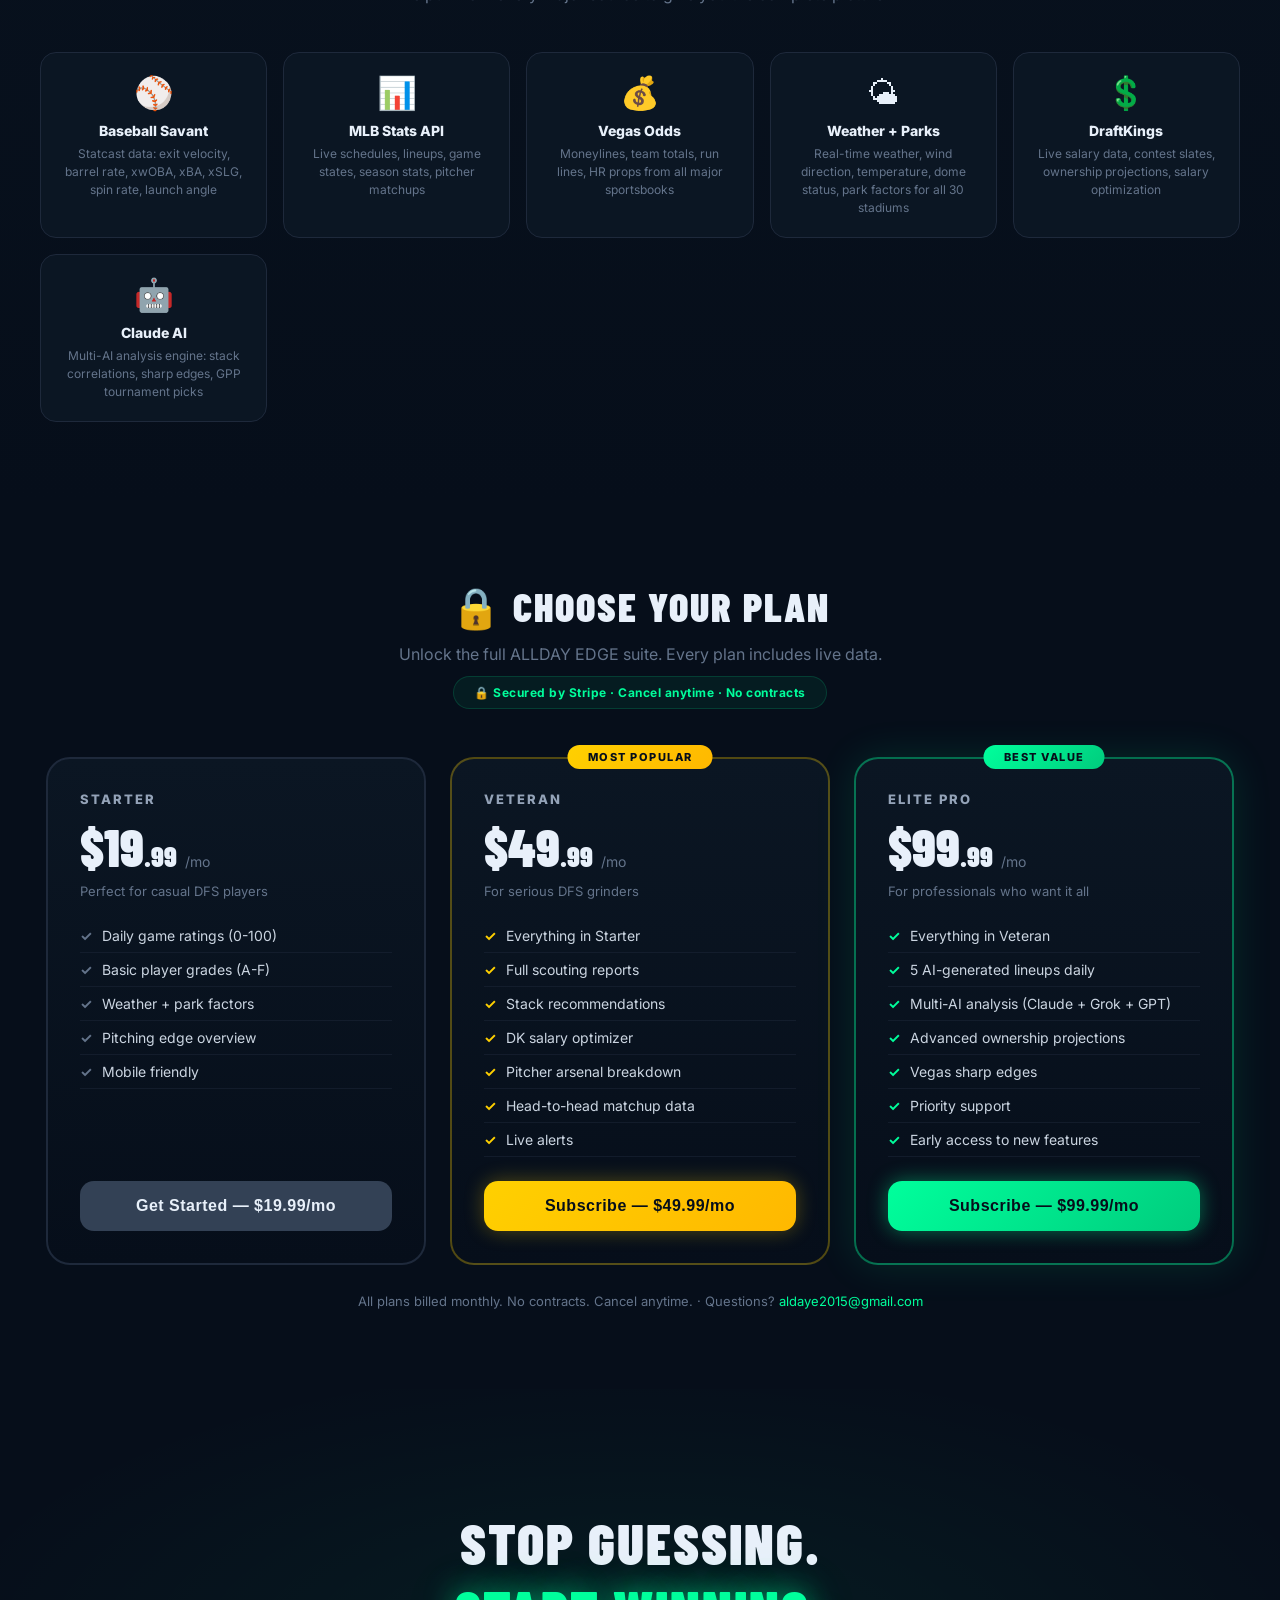
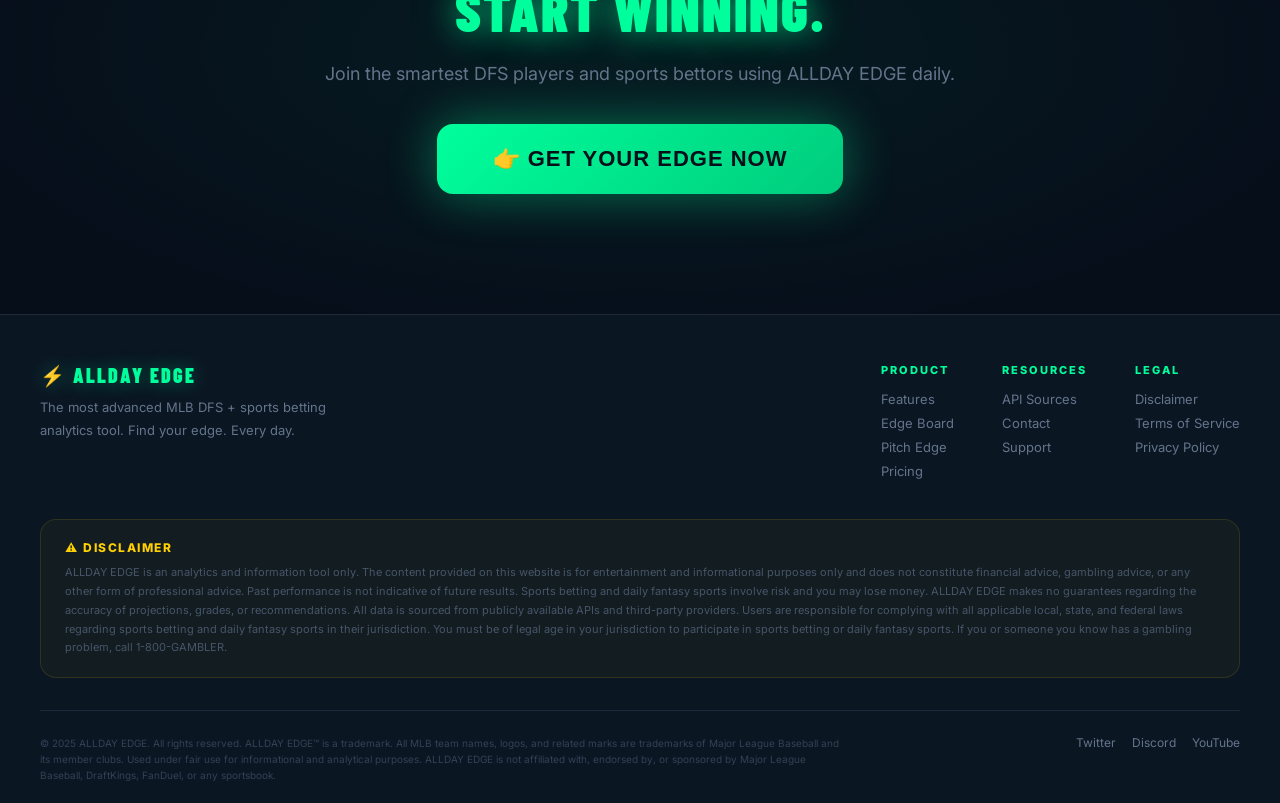
==== commit cb9591af: "ALLDAY EDGE v2.0: Complete DFS tool rebuild with 7 premium tabs Major redesign of the entire fronten" ====
--- a/index.html
+++ b/index.html
@@ -1,287 +1,319 @@
 <!DOCTYPE html>
 <html lang="en">
 <head>
-<meta charset="UTF-8"/>
-<meta name="viewport" content="width=device-width,initial-scale=1.0"/>
-<title>ALLDAY MLB EDGE - Win DFS. Beat The Books.</title>
-<meta name="description" content="The ultimate MLB DFS + betting weapon. AI-powered picks from Grok, ChatGPT and Claude."/>
-<meta name="theme-color" content="#060e1a"/>
-<style>
-*{margin:0;padding:0;box-sizing:border-box}
-body{font-family:'Inter','Helvetica Neue',sans-serif;background:#060e1a;color:#e8f0fa;overflow-x:hidden}
-a{text-decoration:none;color:inherit}ul{list-style:none}
-::-webkit-scrollbar{width:6px}::-webkit-scrollbar-track{background:#0b1623}::-webkit-scrollbar-thumb{background:#00ff9c44;border-radius:3px}
-nav{position:sticky;top:0;z-index:100;backdrop-filter:blur(16px);background:rgba(6,14,26,.85);border-bottom:1px solid #1e293b;padding:0 40px;display:flex;align-items:center;justify-content:space-between;height:64px}
-.nb{color:#00ff9c;font-weight:900;font-size:20px;letter-spacing:1px;text-shadow:0 0 20px rgba(0,255,156,.5)}
-.nl{display:flex;gap:32px;align-items:center}
-.nl a{color:#64748b;font-size:13px;font-weight:700;transition:color .2s}
-.nl a:hover{color:#00ff9c}
-.nlb{background:transparent!important;border:1px solid #00ff9c!important;color:#00ff9c!important;border-radius:12px;padding:8px 20px;font-size:13px;font-weight:700;cursor:pointer;transition:all .2s}
-.nlb:hover{background:#00ff9c!important;color:#060e1a!important}
-.hero{padding:80px 40px;background:radial-gradient(ellipse 80% 60% at 50% -10%,rgba(0,255,156,.08) 0%,transparent 70%);display:grid;grid-template-columns:1fr 2fr 1fr;gap:32px;align-items:center;max-width:1200px;margin:0 auto}
-.hc{text-align:center}
-.hbadge{display:inline-block;background:rgba(0,255,156,.09);border:1px solid rgba(0,255,156,.27);border-radius:20px;padding:6px 18px;color:#00ff9c;font-size:12px;font-weight:700;letter-spacing:2px;margin-bottom:28px}
-.hero h1{font-size:52px;font-weight:900;line-height:1.1;margin-bottom:20px}
-.hero h1 span{color:#00ff9c;text-shadow:0 0 30px #00ff9c}
-.hero p{color:#64748b;font-size:17px;margin-bottom:36px;line-height:1.6}
-.hcta{background:#00ff9c;color:#060e1a;border:none;border-radius:12px;padding:18px 40px;font-size:18px;font-weight:900;cursor:pointer;box-shadow:0 0 40px rgba(0,255,156,.53);transition:transform .2s;display:inline-block}
-.hcta:hover{transform:translateY(-2px)}
-.hsub{margin-top:20px;color:#64748b;font-size:12px}
-.pcard{background:#0b1623;border-radius:16px;overflow:hidden;display:flex;flex-direction:column}
-.pcimg{display:flex;align-items:center;justify-content:center;font-size:64px;min-height:180px}
-.pcinfo{padding:16px 14px}
-.pcn{font-weight:800;font-size:15px;margin-bottom:4px}
-.pct{color:#64748b;font-size:12px;margin-bottom:10px}
-.pcg{font-size:40px;font-weight:900;line-height:1}
-.sec{padding:60px 40px;max-width:1200px;margin:0 auto}
-.seca{padding:60px 40px;background:rgba(11,22,35,.33)}
-.secin{max-width:1200px;margin:0 auto}
-.st{text-align:center;margin-bottom:36px}
-.st h2{font-size:36px;font-weight:900;margin-bottom:10px}
-.st p{color:#64748b;font-size:15px}
-.etable{background:#0b1623;border-radius:16px;border:1px solid #1e293b;overflow:hidden;box-shadow:0 0 40px rgba(0,255,156,.07)}
-.ehdr,.erow{display:grid;grid-template-columns:2fr 80px 80px 80px 80px 100px;padding:0 20px}
-.ehdr{padding:14px 20px;background:#060e1a;border-bottom:1px solid #1e293b}
-.ech{color:#00ff9c;font-size:11px;font-weight:800;letter-spacing:1px}
-.erow{align-items:center;height:56px;border-bottom:1px solid #1e293b;transition:background .2s}
-.erow:hover{background:rgba(0,255,156,.04)}
-.erow:nth-child(odd){background:#0b1623}
-.erow:nth-child(even){background:rgba(9,20,32,.6)}
-.ep{font-weight:700}.et,.eo,.eown{color:#64748b;font-size:13px}.eg{font-weight:900;font-size:16px}.es{font-size:18px}
-.pgrid{display:grid;grid-template-columns:1fr auto 1fr;gap:24px;align-items:center}
-.pcard2{background:#0b1623;border-radius:16px;border:1px solid #1e293b;padding:28px}
-.plbl{color:#64748b;font-size:11px;font-weight:700;letter-spacing:1px;margin-bottom:12px}
-.pname{font-weight:900;font-size:22px;margin-bottom:18px}
-.sgrid{display:grid;grid-template-columns:1fr 1fr;gap:12px;margin-bottom:16px}
-.sbox{background:#060e1a;border-radius:8px;padding:10px 14px}
-.sk{color:#64748b;font-size:11px;margin-bottom:4px}.sv{font-weight:900;font-size:20px}
-.mxt{color:#64748b;font-size:11px;margin-bottom:8px}
-.br{margin-bottom:6px}
-.brl{display:flex;justify-content:space-between;font-size:12px;margin-bottom:3px}
-.brt{background:#1e293b;border-radius:3px;height:4px}.brf{height:100%;border-radius:3px}
-.exp{text-align:center;padding:0 20px}
-.exl{color:#64748b;font-size:12px;margin-bottom:8px}
-.exn{color:#ff3b3b;font-size:60px;font-weight:900;text-shadow:0 0 25px #ff3b3b;line-height:1}
-.ext{color:#ff3b3b;font-size:20px;margin-top:4px}
-.sscroll{display:flex;gap:20px;overflow-x:auto;padding-bottom:16px}
-.scard{min-width:280px;height:180px;background:#0b1623;border-radius:16px;padding:24px;flex-shrink:0;display:flex;flex-direction:column;justify-content:space-between}
-.steam{font-weight:800;font-size:18px}
-.srow{display:flex;justify-content:space-between;margin-bottom:8px;font-size:12px}
-.slbl{color:#64748b}.sval{font-weight:900;font-size:18px}
-.strk{border-radius:4px;height:6px;overflow:hidden;margin-bottom:8px}.sfll{height:100%;border-radius:4px}
-.shr{color:#64748b;font-size:12px}
-.ggrid{display:grid;grid-template-columns:repeat(auto-fill,minmax(280px,1fr));gap:16px}
-.gcard{background:#0b1623;border-radius:16px;padding:18px 20px}
-.gbadge{display:inline-block;border-radius:6px;padding:3px 10px;font-size:11px;font-weight:800;margin-bottom:14px}
-.gbody{display:flex;justify-content:space-between;align-items:center}
-.gaw,.ghm{font-weight:700}.gaw{margin-bottom:8px}
-.gscores{text-align:right}.gscore{font-weight:900;font-size:22px}
-.pgrid2{display:flex;gap:24px;flex-wrap:wrap;justify-content:center;align-items:stretch}
-.plan{flex:1 1 280px;max-width:340px;background:#0b1623;border-radius:16px;padding:28px;position:relative;display:flex;flex-direction:column}
-.plbdg{position:absolute;top:-13px;left:50%;transform:translateX(-50%);font-size:11px;font-weight:800;padding:3px 16px;border-radius:20px;letter-spacing:1px;white-space:nowrap}
-.plnm{font-weight:700;font-size:12px;text-transform:uppercase;letter-spacing:1px;margin-bottom:8px}
-.plpr{font-size:40px;font-weight:900;color:#e8f0fa}
-.plper{color:#64748b;font-size:13px}
-.plpr-row{display:flex;align-items:baseline;gap:4px;margin-bottom:20px}
-.plfeats{margin:0 0 24px;flex:1}
-.plfeat{color:#cbd5e1;font-size:13px;padding:7px 0;border-bottom:1px solid #1e293b;display:flex;align-items:center;gap:8px}
-.plbtn{border:none;border-radius:12px;padding:13px 0;font-size:15px;font-weight:800;cursor:pointer;width:100%;transition:opacity .2s}
-.plbtn:hover{opacity:.85}
-.pnote{text-align:center;color:#64748b;font-size:13px;margin-top:28px}
-.pnote a{color:#7c3aed}
-.psec{display:inline-block;background:#1e293b;padding:6px 16px;border-radius:20px;margin-top:10px;color:#00ff9c;font-size:13px}
-.cta{padding:100px 40px;background:radial-gradient(ellipse 80% 80% at 50% 50%,rgba(0,255,156,.08) 0%,transparent 70%);text-align:center}
-.cta h2{font-size:52px;font-weight:900;margin-bottom:20px;letter-spacing:-1px}
-.cta h2 span{color:#00ff9c;text-shadow:0 0 40px #00ff9c}
-.cta p{color:#64748b;font-size:17px;margin-bottom:40px}
-.ctabtn{background:#00ff9c;color:#060e1a;border:none;border-radius:12px;padding:20px 56px;font-size:20px;font-weight:900;cursor:pointer;box-shadow:0 0 50px rgba(0,255,156,.53);transition:transform .2s}
-.ctabtn:hover{transform:translateY(-2px)}
-footer{background:#0b1623;border-top:1px solid #1e293b;padding:40px}
-.fin{max-width:1200px;margin:0 auto;display:flex;justify-content:space-between;flex-wrap:wrap;gap:32px}
-.fbrand{color:#00ff9c;font-weight:900;font-size:18px;text-shadow:0 0 20px rgba(0,255,156,.53)}
-.fdesc{color:#64748b;font-size:13px;max-width:280px;line-height:1.6;margin-top:8px}
-.fcols{display:flex;gap:48px;flex-wrap:wrap}
-.fct{color:#00ff9c;font-size:11px;font-weight:800;letter-spacing:1px;margin-bottom:14px}
-.fcl{display:block;color:#64748b;font-size:13px;margin-bottom:8px;transition:color .2s}
-.fcl:hover{color:#00ff9c}
-.fbot{max-width:1200px;margin:32px auto 0;padding-top:24px;border-top:1px solid #1e293b;display:flex;justify-content:space-between;flex-wrap:wrap;gap:16px}
-.fcp{color:#64748b;font-size:12px}
-.fsoc{display:flex;gap:16px}
-.fsl{color:#64748b;font-size:12px;transition:color .2s}
-.fsl:hover{color:#00ff9c}
-@media(max-width:900px){
-.hero{grid-template-columns:1fr;text-align:center}
-.hl,.hr{display:none}
-.hero h1{font-size:36px}
-.pgrid{grid-template-columns:1fr}
-.exp{display:none}
-.ehdr,.erow{grid-template-columns:2fr 70px 70px 80px}
-.eo,.eown{display:none}
-nav{padding:0 20px}
-.nl{gap:12px}
-.sec,.seca{padding:40px 20px}
-.hero{padding:60px 20px}
-}
-</style>
+  <meta charset="UTF-8"/>
+  <meta name="viewport" content="width=device-width,initial-scale=1.0"/>
+  <title>ALLDAY EDGE - The #1 MLB DFS & Betting Analytics Tool</title>
+  <meta name="description" content="ALLDAY EDGE — the ultimate MLB DFS weapon. AI-powered player grades, pitcher matchups, stack recommendations, and lineup optimization. Beat the books every day."/>
+  <meta name="theme-color" content="#060e1a"/>
+  <link rel="preconnect" href="https://fonts.googleapis.com">
+  <link rel="preconnect" href="https://fonts.gstatic.com" crossorigin>
+  <link href="https://fonts.googleapis.com/css2?family=Barlow+Condensed:wght@400;600;700;800;900&family=Inter:wght@400;500;600;700;800;900&family=JetBrains+Mono:wght@400;600;700&display=swap" rel="stylesheet">
+  <link rel="stylesheet" href="./assets/style.css"/>
 </head>
 <body>
+
 <nav>
-  <div class="nb">&#9889; ALLDAY MLB EDGE</div>
+  <div class="nb"><span class="logo-icon">&#9889;</span> ALLDAY EDGE</div>
   <div class="nl">
+    <a href="#features">FEATURES</a>
     <a href="#edge-board">EDGE BOARD</a>
-    <a href="#stack-builder">STACK BUILDER</a>
     <a href="#pitch-edge">PITCH EDGE</a>
     <a href="#pricing">PRICING</a>
-    <a class="nlb" href="./app.html">LOGIN</a>
-  </div>
+    <a class="nlb" href="./app.html">LAUNCH APP</a>
+  </div>
+  <button class="mobile-menu" onclick="document.querySelector('.nl').classList.toggle('open')">&#9776;</button>
 </nav>
+
+<!-- HERO -->
 <div class="hero">
-  <div class="hl" style="display:flex;justify-content:center">
-    <div class="pcard" style="border:2px solid #00ff9c;box-shadow:0 0 30px rgba(0,255,156,.33)">
-      <div class="pcimg" style="background:linear-gradient(135deg,rgba(0,255,156,.13) 0%,#060e1a 100%)">&#9918;</div>
-      <div class="pcinfo"><div class="pcn">Shohei Ohtani</div><div class="pct">LAD</div><div class="pcg" style="color:#00ff9c;text-shadow:0 0 20px #00ff9c">A+</div></div>
+  <div class="hl">
+    <div class="pcard glow-green">
+      <div class="pcimg"><div class="avatar-bat">&#9918;</div></div>
+      <div class="pcinfo">
+        <div class="pcn">Shohei Ohtani</div>
+        <div class="pct">LAD &middot; DH</div>
+        <div class="pcg grade-aplus">A+</div>
+        <div class="fires">&#128293;&#128293;&#128293;&#128293;&#128293;</div>
+      </div>
     </div>
   </div>
   <div class="hc">
-    <div class="hbadge">&#127942; #1 MLB DFS + BETTING TOOL</div>
-    <h1>WIN DFS.<br><span>BEAT THE BOOKS.</span></h1>
-    <p>The ultimate MLB DFS + betting weapon.<br>AI-powered picks from Grok, ChatGPT &amp; Claude.</p>
-    <button class="hcta" onclick="document.getElementById('pricing').scrollIntoView({behavior:'smooth'})">&#128073; UNLOCK EDGE</button>
-    <div class="hsub">&#128274; Secured by Stripe &middot; Cancel anytime</div>
-  </div>
-  <div class="hr" style="display:flex;justify-content:center">
-    <div class="pcard" style="border:2px solid #00ff9c;box-shadow:0 0 30px rgba(0,255,156,.33)">
-      <div class="pcimg" style="background:linear-gradient(135deg,rgba(0,255,156,.13) 0%,#060e1a 100%)">&#9918;</div>
-      <div class="pcinfo"><div class="pcn">Aaron Judge</div><div class="pct">NYY</div><div class="pcg" style="color:#00ff9c;text-shadow:0 0 20px #00ff9c">A+</div></div>
+    <div class="hbadge">&#127942; #1 MLB DFS + BETTING ANALYTICS TOOL</div>
+    <h1>FIND YOUR<br><span class="glow-text">EDGE.</span><br>EVERY DAY.</h1>
+    <p>AI-powered player grades, pitcher matchup analysis, stack recommendations, and lineup optimization. Built by experts. Powered by data.</p>
+    <div class="hero-btns">
+      <button class="hcta pulse-btn" onclick="document.getElementById('pricing').scrollIntoView({behavior:'smooth'})">&#128073; GET YOUR EDGE</button>
+      <button class="hcta-secondary" onclick="location.href='./app.html'">&#9654; LAUNCH FREE</button>
+    </div>
+    <div class="hsub">&#128274; Secured by Stripe &middot; Cancel anytime &middot; No contracts</div>
+    <div class="trust-badges">
+      <span class="trust-badge">&#9989; Live Data</span>
+      <span class="trust-badge">&#9989; AI Powered</span>
+      <span class="trust-badge">&#9989; DK Integrated</span>
+    </div>
+  </div>
+  <div class="hr">
+    <div class="pcard glow-gold">
+      <div class="pcimg"><div class="avatar-bat">&#9918;</div></div>
+      <div class="pcinfo">
+        <div class="pcn">Aaron Judge</div>
+        <div class="pct">NYY &middot; OF</div>
+        <div class="pcg grade-a">A</div>
+        <div class="fires">&#128293;&#128293;&#128293;&#128293;</div>
+      </div>
     </div>
   </div>
 </div>
-<section class="sec" id="edge-board">
-  <div class="st"><h2>&#128202; EDGE BOARD</h2><p>Real-time DFS grades &middot; Updated every 15 min</p></div>
-  <div class="etable">
-    <div class="ehdr"><span class="ech">PLAYER</span><span class="ech">TEAM</span><span class="ech">OPP</span><span class="ech">EDGE</span><span class="ech">OWN%</span><span class="ech">STACK</span></div>
-    <div class="erow"><span class="ep">Ohtani</span><span class="et">LAD</span><span class="eo">SF</span><span class="eg" style="color:#00ff9c;text-shadow:0 0 12px #00ff9c">A+</span><span class="eown">18%</span><span class="es">&#128293;&#128293;&#128293;</span></div>
-    <div class="erow"><span class="ep">Judge</span><span class="et">NYY</span><span class="eo">BOS</span><span class="eg" style="color:#00ff9c;text-shadow:0 0 12px #00ff9c">A+</span><span class="eown">22%</span><span class="es">&#128293;&#128293;&#128293;</span></div>
-    <div class="erow"><span class="ep">Acu&ntilde;a</span><span class="et">ATL</span><span class="eo">NYM</span><span class="eg" style="color:#ffd000;text-shadow:0 0 12px #ffd000">A</span><span class="eown">15%</span><span class="es">&#128293;&#128293;</span></div>
-    <div class="erow"><span class="ep">Soto</span><span class="et">NYY</span><span class="eo">BOS</span><span class="eg" style="color:#60a5fa;text-shadow:0 0 12px #60a5fa">B+</span><span class="eown">12%</span><span class="es">&#128293;&#128293;</span></div>
-    <div class="erow"><span class="ep">Tatis Jr.</span><span class="et">SD</span><span class="eo">COL</span><span class="eg" style="color:#ffd000;text-shadow:0 0 12px #ffd000">A</span><span class="eown">11%</span><span class="es">&#128293;&#128293;</span></div>
-  </div>
-</section>
-<section class="seca" id="pitch-edge">
+
+<!-- LIVE STATS TICKER -->
+<div class="ticker-bar">
+  <div class="ticker-content">
+    <span class="ticker-item">&#128200; Games Analyzed Daily: <strong>15+</strong></span>
+    <span class="ticker-divider">|</span>
+    <span class="ticker-item">&#9918; Players Graded: <strong>300+</strong></span>
+    <span class="ticker-divider">|</span>
+    <span class="ticker-item">&#128202; Factors Per Grade: <strong>10+</strong></span>
+    <span class="ticker-divider">|</span>
+    <span class="ticker-item">&#128161; AI Models: <strong>3</strong></span>
+    <span class="ticker-divider">|</span>
+    <span class="ticker-item">&#9201; Refresh Rate: <strong>3-5 min</strong></span>
+    <span class="ticker-divider">|</span>
+    <span class="ticker-item">&#127942; Data Sources: <strong>Baseball Savant + MLB API + Vegas</strong></span>
+  </div>
+</div>
+
+<!-- FEATURES -->
+<section class="sec" id="features">
+  <div class="st"><h2>7 POWERFUL TABS. ONE EDGE.</h2><p>Everything you need to dominate DFS and beat the books</p></div>
+  <div class="features-grid">
+    <div class="feature-card">
+      <div class="feature-icon">&#127918;</div>
+      <h3>GAMES</h3>
+      <p>Run projections scored 0-100 for every game. Best games to play highlighted with detailed analysis on pitching, weather, park factors, and Vegas lines.</p>
+    </div>
+    <div class="feature-card">
+      <div class="feature-icon">&#9918;</div>
+      <h3>PITCHING EDGE</h3>
+      <p>Every pitcher ranked by arsenal, velocity, prior matchups, and vulnerability. Full breakdown of fastball, slider, curve, and changeup effectiveness.</p>
+    </div>
+    <div class="feature-card">
+      <div class="feature-icon">&#128202;</div>
+      <h3>SCOUTING</h3>
+      <p>Batters graded A-F with fire ratings. 10+ factor analysis including power matchups, park factors, platoon splits, weather, lineup position, and Vegas odds.</p>
+    </div>
+    <div class="feature-card">
+      <div class="feature-icon">&#128293;</div>
+      <h3>STACK RECS</h3>
+      <p>Optimal 10-player lineup recommendation daily. Best pitcher, catcher, infielders, and outfielders based on grades, DraftKings salary, and AI analysis.</p>
+    </div>
+    <div class="feature-card">
+      <div class="feature-icon">&#129302;</div>
+      <h3>AI STACK</h3>
+      <p>5 complete AI-generated lineups using ownership, Vegas odds, grades, and advanced correlation. Built by Claude AI for GPP tournaments.</p>
+    </div>
+    <div class="feature-card">
+      <div class="feature-icon">&#128736;</div>
+      <h3>OPTIMIZER</h3>
+      <p>Full DraftKings lineup optimizer with salary cap management. Build optimal lineups for every game and contest type.</p>
+    </div>
+    <div class="feature-card feature-card-alert">
+      <div class="feature-icon">&#128276;</div>
+      <h3>LIVE ALERTS</h3>
+      <p>Real-time notifications for injuries, lineup changes, weather updates, and breaking MLB news. Never miss a late swap opportunity.</p>
+    </div>
+  </div>
+</section>
+
+<!-- EDGE BOARD PREVIEW -->
+<section class="seca" id="edge-board">
   <div class="secin">
-    <div class="st"><h2>&#9889; PITCH EDGE</h2><p>Matchup analysis &middot; Batter vs. Pitcher edge</p></div>
-    <div class="pgrid">
-      <div class="pcard2">
-        <div class="plbl">PITCHER</div><div class="pname">Blake Snell</div>
-        <div class="sgrid">
-          <div class="sbox"><div class="sk">ERA</div><div class="sv" style="color:#00ff9c">2.14</div></div>
-          <div class="sbox"><div class="sk">K/9</div><div class="sv" style="color:#00ff9c">11.8</div></div>
-          <div class="sbox"><div class="sk">FIP</div><div class="sv" style="color:#00ff9c">2.31</div></div>
-          <div class="sbox"><div class="sk">WHIP</div><div class="sv" style="color:#00ff9c">0.93</div></div>
-        </div>
-        <div class="mxt">PITCH MIX</div>
-        <div class="br"><div class="brl"><span>Fastball</span><span style="color:#ff3b3b;font-weight:700">45%</span></div><div class="brt"><div class="brf" style="width:45%;background:#ff3b3b"></div></div></div>
-        <div class="br"><div class="brl"><span>Slider</span><span style="color:#ffd000;font-weight:700">32%</span></div><div class="brt"><div class="brf" style="width:32%;background:#ffd000"></div></div></div>
-        <div class="br"><div class="brl"><span>Curveball</span><span style="color:#60a5fa;font-weight:700">23%</span></div><div class="brt"><div class="brf" style="width:23%;background:#60a5fa"></div></div></div>
-      </div>
-      <div class="exp"><div class="exl">EXPLOIT SCORE</div><div class="exn">92</div><div class="ext">&#128293; HIGH</div><div style="color:#64748b;font-size:11px;margin-top:16px;max-width:120px">Strong batter advantage vs this pitching profile</div></div>
-      <div class="pcard2">
-        <div class="plbl">BATTER</div><div class="pname">Shohei Ohtani</div>
-        <div class="sgrid">
-          <div class="sbox"><div class="sk">ISO</div><div class="sv" style="color:#ffd000">.312</div></div>
-          <div class="sbox"><div class="sk">wRC+</div><div class="sv" style="color:#ffd000">168</div></div>
-          <div class="sbox"><div class="sk">OBP</div><div class="sv" style="color:#ffd000">.393</div></div>
-          <div class="sbox"><div class="sk">SLG</div><div class="sv" style="color:#ffd000">.654</div></div>
-        </div>
-        <div class="mxt">VS PITCH TYPE</div>
-        <div class="br"><div class="brl"><span>vs Fastball</span><span style="color:#00ff9c;font-weight:700">88</span></div><div class="brt"><div class="brf" style="width:88%;background:#00ff9c"></div></div></div>
-        <div class="br"><div class="brl"><span>vs Slider</span><span style="color:#ffd000;font-weight:700">76</span></div><div class="brt"><div class="brf" style="width:76%;background:#ffd000"></div></div></div>
-        <div class="br"><div class="brl"><span>vs Curve</span><span style="color:#60a5fa;font-weight:700">82</span></div><div class="brt"><div class="brf" style="width:82%;background:#60a5fa"></div></div></div>
-      </div>
-    </div>
-  </div>
-</section>
-<section class="sec" id="stack-builder">
-  <div class="st"><h2>&#128176; STACK BUILDER</h2><p>AI-powered correlated lineup stacks</p></div>
-  <div class="sscroll">
-    <div class="scard" style="border:2px solid rgba(0,255,156,.27);box-shadow:0 0 20px rgba(0,255,156,.13)">
-      <div class="steam" style="color:#00ff9c">Braves Stack &#128163;</div>
-      <div><div class="srow"><span class="slbl">STACK RATING</span><span class="sval" style="color:#00ff9c">94</span></div><div class="strk" style="background:rgba(0,255,156,.2)"><div class="sfll" style="width:94%;background:#00ff9c"></div></div><div class="shr">HR Upside: <strong style="color:#00ff9c">38%</strong></div></div>
-    </div>
-    <div class="scard" style="border:2px solid rgba(255,208,0,.27);box-shadow:0 0 20px rgba(255,208,0,.13)">
-      <div class="steam" style="color:#ffd000">Yankees Stack &#128293;</div>
-      <div><div class="srow"><span class="slbl">STACK RATING</span><span class="sval" style="color:#ffd000">91</span></div><div class="strk" style="background:rgba(255,208,0,.2)"><div class="sfll" style="width:91%;background:#ffd000"></div></div><div class="shr">HR Upside: <strong style="color:#ffd000">34%</strong></div></div>
-    </div>
-    <div class="scard" style="border:2px solid rgba(96,165,250,.27);box-shadow:0 0 20px rgba(96,165,250,.13)">
-      <div class="steam" style="color:#60a5fa">Dodgers Stack &#9889;</div>
-      <div><div class="srow"><span class="slbl">STACK RATING</span><span class="sval" style="color:#60a5fa">89</span></div><div class="strk" style="background:rgba(96,165,250,.2)"><div class="sfll" style="width:89%;background:#60a5fa"></div></div><div class="shr">HR Upside: <strong style="color:#60a5fa">31%</strong></div></div>
-    </div>
-    <div class="scard" style="border:2px solid rgba(244,114,182,.27);box-shadow:0 0 20px rgba(244,114,182,.13)">
-      <div class="steam" style="color:#f472b6">Padres Stack &#127754;</div>
-      <div><div class="srow"><span class="slbl">STACK RATING</span><span class="sval" style="color:#f472b6">82</span></div><div class="strk" style="background:rgba(244,114,182,.2)"><div class="sfll" style="width:82%;background:#f472b6"></div></div><div class="shr">HR Upside: <strong style="color:#f472b6">27%</strong></div></div>
-    </div>
-  </div>
-</section>
+    <div class="st"><h2>&#128202; EDGE BOARD PREVIEW</h2><p>Real-time DFS grades &middot; Updated every 3-5 min &middot; 10+ factor analysis</p></div>
+    <div class="etable">
+      <div class="ehdr"><span class="ech">PLAYER</span><span class="ech">TEAM</span><span class="ech">GRADE</span><span class="ech">SCORE</span><span class="ech">FIRE</span><span class="ech">MATCHUP</span></div>
+      <div class="erow"><span class="ep">Ohtani</span><span class="et">LAD</span><span class="eg grade-aplus">A+</span><span class="esc">96/99</span><span class="ef">&#128293;&#128293;&#128293;&#128293;&#128293;</span><span class="em">vs SF &middot; Coors Field</span></div>
+      <div class="erow"><span class="ep">Judge</span><span class="et">NYY</span><span class="eg grade-aplus">A+</span><span class="esc">93/99</span><span class="ef">&#128293;&#128293;&#128293;&#128293;&#128293;</span><span class="em">vs BOS &middot; Yankee Stadium</span></div>
+      <div class="erow"><span class="ep">Soto</span><span class="et">NYY</span><span class="eg grade-a">A</span><span class="esc">87/99</span><span class="ef">&#128293;&#128293;&#128293;&#128293;</span><span class="em">vs BOS &middot; Yankee Stadium</span></div>
+      <div class="erow"><span class="ep">Acuna Jr.</span><span class="et">ATL</span><span class="eg grade-a">A</span><span class="esc">84/99</span><span class="ef">&#128293;&#128293;&#128293;&#128293;</span><span class="em">vs NYM &middot; Truist Park</span></div>
+      <div class="erow"><span class="ep">Tatis Jr.</span><span class="et">SD</span><span class="eg grade-bplus">B+</span><span class="esc">76/99</span><span class="ef">&#128293;&#128293;&#128293;</span><span class="em">vs COL &middot; Petco Park</span></div>
+    </div>
+    <div style="text-align:center;margin-top:24px">
+      <button class="hcta-secondary" onclick="location.href='./app.html'" style="font-size:15px">&#128073; SEE FULL BOARD IN APP</button>
+    </div>
+  </div>
+</section>
+
+<!-- PITCH EDGE PREVIEW -->
+<section class="sec" id="pitch-edge">
+  <div class="st"><h2>&#9918; PITCH EDGE PREVIEW</h2><p>Matchup analysis &middot; Batter vs. Pitcher edge &middot; Arsenal breakdown</p></div>
+  <div class="pgrid">
+    <div class="pcard2">
+      <div class="plbl">PITCHER</div><div class="pname">Blake Snell</div>
+      <div class="sgrid">
+        <div class="sbox"><div class="sk">ERA</div><div class="sv sv-green">2.14</div></div>
+        <div class="sbox"><div class="sk">K/9</div><div class="sv sv-green">11.8</div></div>
+        <div class="sbox"><div class="sk">FIP</div><div class="sv sv-green">2.31</div></div>
+        <div class="sbox"><div class="sk">WHIP</div><div class="sv sv-green">0.93</div></div>
+      </div>
+      <div class="mxt">PITCH ARSENAL</div>
+      <div class="br"><div class="brl"><span>4-Seam Fastball</span><span class="bar-fb">96 mph &middot; 45%</span></div><div class="brt"><div class="brf" style="width:45%;background:linear-gradient(90deg,#ff3b3b,#ff6b6b)"></div></div></div>
+      <div class="br"><div class="brl"><span>Slider</span><span class="bar-sl">87 mph &middot; 32%</span></div><div class="brt"><div class="brf" style="width:32%;background:linear-gradient(90deg,#ffd000,#ffe44d)"></div></div></div>
+      <div class="br"><div class="brl"><span>Curveball</span><span class="bar-cu">79 mph &middot; 23%</span></div><div class="brt"><div class="brf" style="width:23%;background:linear-gradient(90deg,#7c3aed,#a78bfa)"></div></div></div>
+    </div>
+    <div class="exp">
+      <div class="exl">EXPLOIT SCORE</div>
+      <div class="exn">92</div>
+      <div class="ext">&#128293; HIGH EDGE</div>
+      <div class="exp-detail">Strong batter advantage vs this pitching profile. Fastball vulnerable, slider exploitable.</div>
+    </div>
+    <div class="pcard2">
+      <div class="plbl">BATTER</div><div class="pname">Shohei Ohtani</div>
+      <div class="sgrid">
+        <div class="sbox"><div class="sk">ISO</div><div class="sv sv-gold">.312</div></div>
+        <div class="sbox"><div class="sk">wRC+</div><div class="sv sv-gold">168</div></div>
+        <div class="sbox"><div class="sk">OBP</div><div class="sv sv-gold">.393</div></div>
+        <div class="sbox"><div class="sk">SLG</div><div class="sv sv-gold">.654</div></div>
+      </div>
+      <div class="mxt">VS PITCH TYPE (BAA)</div>
+      <div class="br"><div class="brl"><span>vs Fastball</span><span class="bar-green">88</span></div><div class="brt"><div class="brf" style="width:88%;background:linear-gradient(90deg,#00ff9c,#00cc7d)"></div></div></div>
+      <div class="br"><div class="brl"><span>vs Slider</span><span class="bar-gold">76</span></div><div class="brt"><div class="brf" style="width:76%;background:linear-gradient(90deg,#ffd000,#ffb800)"></div></div></div>
+      <div class="br"><div class="brl"><span>vs Curve</span><span class="bar-blue">82</span></div><div class="brt"><div class="brf" style="width:82%;background:linear-gradient(90deg,#59a9ff,#3b8bff)"></div></div></div>
+    </div>
+  </div>
+</section>
+
+<!-- DATA SOURCES -->
 <section class="seca">
   <div class="secin">
-    <div class="st"><h2>&#128202; TODAY'S EDGE SLATE</h2><p>MLB Schedule &mdash; Live &amp; Upcoming</p></div>
-    <div class="ggrid">
-      <div class="gcard" style="border:1px solid #00ff9c;box-shadow:0 0 20px rgba(0,255,156,.2)"><div class="gbadge" style="background:rgba(0,255,156,.13);color:#00ff9c">&#128308; LIVE &middot; Top 3</div><div class="gbody"><div><div class="gaw">Pirates</div><div class="ghm">Mets</div></div><div class="gscores"><div class="gscore">3</div><div class="gscore" style="color:#00ff9c">5</div></div></div></div>
-      <div class="gcard" style="border:1px solid #ffd000;box-shadow:0 0 20px rgba(255,208,0,.2)"><div class="gbadge" style="background:rgba(255,208,0,.13);color:#ffd000">&#128308; LIVE &middot; Top 1</div><div class="gbody"><div><div class="gaw">White Sox</div><div class="ghm">Brewers</div></div><div class="gscores"><div class="gscore">1</div><div class="gscore" style="color:#ffd000">0</div></div></div></div>
-      <div class="gcard" style="border:1px solid #1e293b"><div class="gbadge" style="background:#1e293b;color:#64748b">&#8987; 11:20 AM</div><div class="gbody"><div><div class="gaw">Nationals</div><div class="ghm">Cubs</div></div></div></div>
-      <div class="gcard" style="border:1px solid #1e293b"><div class="gbadge" style="background:#1e293b;color:#64748b">&#8987; 12:05 PM</div><div class="gbody"><div><div class="gaw">Twins</div><div class="ghm">Orioles</div></div></div></div>
-    </div>
-  </div>
-</section>
+    <div class="st"><h2>&#128200; POWERED BY THE BEST DATA</h2><p>We pull from every major source to give you the complete picture</p></div>
+    <div class="data-grid">
+      <div class="data-card"><div class="data-icon">&#9918;</div><h4>Baseball Savant</h4><p>Statcast data: exit velocity, barrel rate, xwOBA, xBA, xSLG, spin rate, launch angle</p></div>
+      <div class="data-card"><div class="data-icon">&#128202;</div><h4>MLB Stats API</h4><p>Live schedules, lineups, game states, season stats, pitcher matchups</p></div>
+      <div class="data-card"><div class="data-icon">&#128176;</div><h4>Vegas Odds</h4><p>Moneylines, team totals, run lines, HR props from all major sportsbooks</p></div>
+      <div class="data-card"><div class="data-icon">&#127780;</div><h4>Weather + Parks</h4><p>Real-time weather, wind direction, temperature, dome status, park factors for all 30 stadiums</p></div>
+      <div class="data-card"><div class="data-icon">&#128178;</div><h4>DraftKings</h4><p>Live salary data, contest slates, ownership projections, salary optimization</p></div>
+      <div class="data-card"><div class="data-icon">&#129302;</div><h4>Claude AI</h4><p>Multi-AI analysis engine: stack correlations, sharp edges, GPP tournament picks</p></div>
+    </div>
+  </div>
+</section>
+
+<!-- PRICING -->
 <section class="sec" id="pricing">
   <div class="st">
     <h2>&#128274; CHOOSE YOUR PLAN</h2>
-    <p>Unlock the full ALLDAY MLB EDGE suite</p>
-    <div class="psec">&#128274; Secured by Stripe &middot; Cancel anytime</div>
+    <p>Unlock the full ALLDAY EDGE suite. Every plan includes live data.</p>
+    <div class="psec">&#128274; Secured by Stripe &middot; Cancel anytime &middot; No contracts</div>
   </div>
   <div class="pgrid2">
-    <div class="plan" style="border:2px solid #112240">
-      <div class="plnm" style="color:#64748b">Free</div>
-      <div class="plpr-row"><span class="plpr">$0</span><span class="plper">/mo</span></div>
-      <ul class="plfeats"><li class="plfeat"><span style="color:#64748b">&#10003;</span> Daily matchup grades</li><li class="plfeat"><span style="color:#64748b">&#10003;</span> Basic player edges</li><li class="plfeat"><span style="color:#64748b">&#10003;</span> Weather data</li><li class="plfeat"><span style="color:#64748b">&#10003;</span> Mobile friendly</li></ul>
-      <button class="plbtn" style="background:#64748b;color:#fff" onclick="location.href='./app.html'">Get Started Free</button>
-    </div>
-    <div class="plan" style="border:2px solid #7c3aed">
-      <div class="plbdg" style="background:#7c3aed;color:#fff">POPULAR</div>
-      <div class="plnm" style="color:#7c3aed">EDGE PRO</div>
-      <div class="plpr-row"><span class="plpr">$49.99</span><span class="plper">/mo</span></div>
-      <ul class="plfeats"><li class="plfeat"><span style="color:#7c3aed">&#10003;</span> Everything in Free</li><li class="plfeat"><span style="color:#7c3aed">&#10003;</span> DK salary sync</li><li class="plfeat"><span style="color:#7c3aed">&#10003;</span> Lineup Optimizer</li><li class="plfeat"><span style="color:#7c3aed">&#10003;</span> Smart Stacks</li><li class="plfeat"><span style="color:#7c3aed">&#10003;</span> Multi-AI picks</li></ul>
-      <button class="plbtn" id="checkoutBtn-pro" style="background:#7c3aed;color:#fff" onclick="startCheckout('pro')">Subscribe &mdash; $49.99/mo</button>
-    </div>
-    <div class="plan" style="border:2px solid #00ff9c;box-shadow:0 0 30px rgba(0,255,156,.33)">
-      <div class="plbdg" style="background:#00ff9c;color:#060e1a">BEST VALUE</div>
-      <div class="plnm" style="color:#00ff9c">ELITE EDGE</div>
-      <div class="plpr-row"><span class="plpr">$99.99</span><span class="plper">/mo</span></div>
-      <ul class="plfeats"><li class="plfeat"><span style="color:#00ff9c">&#10003;</span> Everything in Pro</li><li class="plfeat"><span style="color:#00ff9c">&#10003;</span> Real-time alerts</li><li class="plfeat"><span style="color:#00ff9c">&#10003;</span> Advanced pitcher grades</li><li class="plfeat"><span style="color:#00ff9c">&#10003;</span> Stack correlation</li><li class="plfeat"><span style="color:#00ff9c">&#10003;</span> Priority support</li></ul>
-      <button class="plbtn" id="checkoutBtn-elite" style="background:#00ff9c;color:#060e1a;box-shadow:0 0 20px rgba(0,255,156,.53)" onclick="startCheckout('elite')">Subscribe &mdash; $99.99/mo</button>
+    <div class="plan plan-starter">
+      <div class="plnm">STARTER</div>
+      <div class="plpr-row"><span class="plpr">$19<span class="plpr-sm">.99</span></span><span class="plper">/mo</span></div>
+      <div class="plan-desc">Perfect for casual DFS players</div>
+      <ul class="plfeats">
+        <li class="plfeat"><span class="check-starter">&#10003;</span> Daily game ratings (0-100)</li>
+        <li class="plfeat"><span class="check-starter">&#10003;</span> Basic player grades (A-F)</li>
+        <li class="plfeat"><span class="check-starter">&#10003;</span> Weather + park factors</li>
+        <li class="plfeat"><span class="check-starter">&#10003;</span> Pitching edge overview</li>
+        <li class="plfeat"><span class="check-starter">&#10003;</span> Mobile friendly</li>
+      </ul>
+      <button class="plbtn plbtn-starter" onclick="startCheckout('starter')">Get Started &mdash; $19.99/mo</button>
+    </div>
+    <div class="plan plan-veteran">
+      <div class="plbdg plbdg-veteran">MOST POPULAR</div>
+      <div class="plnm">VETERAN</div>
+      <div class="plpr-row"><span class="plpr">$49<span class="plpr-sm">.99</span></span><span class="plper">/mo</span></div>
+      <div class="plan-desc">For serious DFS grinders</div>
+      <ul class="plfeats">
+        <li class="plfeat"><span class="check-veteran">&#10003;</span> Everything in Starter</li>
+        <li class="plfeat"><span class="check-veteran">&#10003;</span> Full scouting reports</li>
+        <li class="plfeat"><span class="check-veteran">&#10003;</span> Stack recommendations</li>
+        <li class="plfeat"><span class="check-veteran">&#10003;</span> DK salary optimizer</li>
+        <li class="plfeat"><span class="check-veteran">&#10003;</span> Pitcher arsenal breakdown</li>
+        <li class="plfeat"><span class="check-veteran">&#10003;</span> Head-to-head matchup data</li>
+        <li class="plfeat"><span class="check-veteran">&#10003;</span> Live alerts</li>
+      </ul>
+      <button class="plbtn plbtn-veteran" onclick="startCheckout('veteran')">Subscribe &mdash; $49.99/mo</button>
+    </div>
+    <div class="plan plan-elite">
+      <div class="plbdg plbdg-elite">BEST VALUE</div>
+      <div class="plnm">ELITE PRO</div>
+      <div class="plpr-row"><span class="plpr">$99<span class="plpr-sm">.99</span></span><span class="plper">/mo</span></div>
+      <div class="plan-desc">For professionals who want it all</div>
+      <ul class="plfeats">
+        <li class="plfeat"><span class="check-elite">&#10003;</span> Everything in Veteran</li>
+        <li class="plfeat"><span class="check-elite">&#10003;</span> 5 AI-generated lineups daily</li>
+        <li class="plfeat"><span class="check-elite">&#10003;</span> Multi-AI analysis (Claude + Grok + GPT)</li>
+        <li class="plfeat"><span class="check-elite">&#10003;</span> Advanced ownership projections</li>
+        <li class="plfeat"><span class="check-elite">&#10003;</span> Vegas sharp edges</li>
+        <li class="plfeat"><span class="check-elite">&#10003;</span> Priority support</li>
+        <li class="plfeat"><span class="check-elite">&#10003;</span> Early access to new features</li>
+      </ul>
+      <button class="plbtn plbtn-elite" onclick="startCheckout('elite')">Subscribe &mdash; $99.99/mo</button>
     </div>
   </div>
   <div class="pnote">All plans billed monthly. No contracts. Cancel anytime. &middot; Questions? <a href="mailto:aldaye2015@gmail.com">aldaye2015@gmail.com</a></div>
 </section>
+
+<!-- CTA -->
 <section class="cta">
-  <h2>STOP GUESSING.<br><span>START WINNING.</span></h2>
-  <p>Join thousands of DFS players and sports bettors using ALLDAY MLB EDGE daily.</p>
-  <button class="ctabtn" onclick="location.href='./app.html'">&#128073; GET ACCESS</button>
-</section>
+  <h2>STOP GUESSING.<br><span class="glow-text">START WINNING.</span></h2>
+  <p>Join the smartest DFS players and sports bettors using ALLDAY EDGE daily.</p>
+  <button class="ctabtn pulse-btn" onclick="location.href='./app.html'">&#128073; GET YOUR EDGE NOW</button>
+</section>
+
+<!-- FOOTER -->
 <footer>
   <div class="fin">
-    <div><div class="fbrand">&#9889; ALLDAY MLB EDGE</div><div class="fdesc">The most advanced MLB DFS + sports betting AI tool. Win more. Every day.</div></div>
+    <div>
+      <div class="fbrand">&#9889; ALLDAY EDGE</div>
+      <div class="fdesc">The most advanced MLB DFS + sports betting analytics tool. Find your edge. Every day.</div>
+    </div>
     <div class="fcols">
-      <div><div class="fct">PRODUCT</div><a class="fcl" href="#edge-board">Edge Board</a><a class="fcl" href="#stack-builder">Stack Builder</a><a class="fcl" href="#pitch-edge">Pitch Edge</a><a class="fcl" href="#pricing">Pricing</a></div>
-      <div><div class="fct">COMPANY</div><a class="fcl" href="#">About</a><a class="fcl" href="#">Blog</a><a class="fcl" href="mailto:aldaye2015@gmail.com">Contact</a><a class="fcl" href="#">Support</a></div>
-      <div><div class="fct">LEGAL</div><a class="fcl" href="#">Terms</a><a class="fcl" href="#">Privacy</a><a class="fcl" href="#">Cookies</a></div>
-    </div>
-  </div>
-  <div class="fbot"><div class="fcp">&copy; 2025 ALLDAY MLB EDGE. All rights reserved.</div><div class="fsoc"><a class="fsl" href="#">Twitter</a><a class="fsl" href="#">Discord</a><a class="fsl" href="#">YouTube</a></div></div>
+      <div>
+        <div class="fct">PRODUCT</div>
+        <a class="fcl" href="#features">Features</a>
+        <a class="fcl" href="#edge-board">Edge Board</a>
+        <a class="fcl" href="#pitch-edge">Pitch Edge</a>
+        <a class="fcl" href="#pricing">Pricing</a>
+      </div>
+      <div>
+        <div class="fct">RESOURCES</div>
+        <a class="fcl" href="#">API Sources</a>
+        <a class="fcl" href="mailto:aldaye2015@gmail.com">Contact</a>
+        <a class="fcl" href="#">Support</a>
+      </div>
+      <div>
+        <div class="fct">LEGAL</div>
+        <a class="fcl" href="#disclaimer">Disclaimer</a>
+        <a class="fcl" href="#">Terms of Service</a>
+        <a class="fcl" href="#">Privacy Policy</a>
+      </div>
+    </div>
+  </div>
+
+  <!-- DISCLAIMER -->
+  <div class="disclaimer" id="disclaimer">
+    <h4>&#9888; DISCLAIMER</h4>
+    <p>ALLDAY EDGE is an analytics and information tool only. The content provided on this website is for entertainment and informational purposes only and does not constitute financial advice, gambling advice, or any other form of professional advice. Past performance is not indicative of future results. Sports betting and daily fantasy sports involve risk and you may lose money. ALLDAY EDGE makes no guarantees regarding the accuracy of projections, grades, or recommendations. All data is sourced from publicly available APIs and third-party providers. Users are responsible for complying with all applicable local, state, and federal laws regarding sports betting and daily fantasy sports in their jurisdiction. You must be of legal age in your jurisdiction to participate in sports betting or daily fantasy sports. If you or someone you know has a gambling problem, call 1-800-GAMBLER.</p>
+  </div>
+
+  <div class="fbot">
+    <div class="fcp">&copy; 2025 ALLDAY EDGE. All rights reserved. ALLDAY EDGE&trade; is a trademark. All MLB team names, logos, and related marks are trademarks of Major League Baseball and its member clubs. Used under fair use for informational and analytical purposes. ALLDAY EDGE is not affiliated with, endorsed by, or sponsored by Major League Baseball, DraftKings, FanDuel, or any sportsbook.</div>
+    <div class="fsoc">
+      <a class="fsl" href="#">Twitter</a>
+      <a class="fsl" href="#">Discord</a>
+      <a class="fsl" href="#">YouTube</a>
+    </div>
+  </div>
 </footer>
-<script src="./assets/app-core.js"></script>
+
 <script>
-(function(){var p=new URLSearchParams(window.location.search);if(p.get('checkout')==='success'){setTimeout(function(){var d=document.createElement('div');d.style.cssText='position:fixed;top:0;left:0;right:0;z-index:9999;background:#16a34a;color:#fff;padding:14px 20px;text-align:center;font-weight:700;font-size:15px';d.innerHTML='&#10003; Subscription activated! Welcome to ALLDAY MLB EDGE. <button onclick="this.parentElement.remove()" style="margin-left:16px;background:rgba(255,255,255,.2);border:none;color:#fff;padding:4px 12px;border-radius:6px;cursor:pointer">&#x2715;</button>';document.body.insertBefore(d,document.body.firstChild);window.history.replaceState({},'',window.location.pathname);},500);}if(p.get('checkout')==='cancel'){window.history.replaceState({},'',window.location.pathname);}})();
+function startCheckout(plan){
+  const prices={starter:'price_starter_1999',veteran:'price_veteran_4999',elite:'price_elite_9999'};
+  const profile=JSON.parse(localStorage.getItem('allday-mlb-edge-access')||'{}');
+  const apiBase=(profile.apiBase||'https://newest-mlb-1.onrender.com').replace(/\/$/,'');
+  fetch(apiBase+'/api/checkout/session',{method:'POST',headers:{'Content-Type':'application/json'},body:JSON.stringify({plan,customerEmail:profile.email||'',successUrl:window.location.origin+'/app.html?checkout=success',cancelUrl:window.location.href})}).then(r=>r.json()).then(d=>{if(d.url)window.open(d.url,'_blank');}).catch(()=>location.href='./app.html');
+}
 </script>
 </body>
 </html>
--- a/assets/style.css
+++ b/assets/style.css
@@ -0,0 +1,215 @@
+/* ============================================
+   ALLDAY EDGE - Landing Page Styles
+   Premium DFS Tool Design
+   Colors: Money Green, Gold, Deep Navy
+   ============================================ */
+
+/* === RESET & BASE === */
+*{margin:0;padding:0;box-sizing:border-box}
+body{font-family:'Inter','Helvetica Neue',system-ui,sans-serif;background:#060e1a;color:#e8f0fa;overflow-x:hidden;-webkit-font-smoothing:antialiased}
+a{text-decoration:none;color:inherit}ul{list-style:none}
+::-webkit-scrollbar{width:6px}::-webkit-scrollbar-track{background:#0b1623}::-webkit-scrollbar-thumb{background:#00ff9c44;border-radius:3px}
+
+/* === NAV === */
+nav{position:sticky;top:0;z-index:100;backdrop-filter:blur(20px);background:rgba(6,14,26,.92);border-bottom:1px solid rgba(0,255,156,.08);padding:0 40px;display:flex;align-items:center;justify-content:space-between;height:68px}
+.nb{color:#00ff9c;font-weight:900;font-size:22px;letter-spacing:2px;font-family:'Barlow Condensed',sans-serif;text-shadow:0 0 20px rgba(0,255,156,.5);display:flex;align-items:center;gap:8px}
+.logo-icon{font-size:26px;filter:drop-shadow(0 0 8px rgba(0,255,156,.6))}
+.nl{display:flex;gap:32px;align-items:center}
+.nl a{color:#64748b;font-size:13px;font-weight:700;letter-spacing:1px;transition:color .2s;text-transform:uppercase}
+.nl a:hover{color:#00ff9c}
+.nlb{background:linear-gradient(135deg,#00ff9c,#00cc7d)!important;color:#060e1a!important;border-radius:12px;padding:10px 24px;font-size:13px;font-weight:800;cursor:pointer;transition:all .3s;box-shadow:0 0 20px rgba(0,255,156,.3);letter-spacing:1px}
+.nlb:hover{transform:translateY(-2px);box-shadow:0 0 30px rgba(0,255,156,.5)}
+.mobile-menu{display:none;background:none;border:none;color:#e8f0fa;font-size:24px;cursor:pointer}
+
+/* === HERO === */
+.hero{padding:80px 40px 60px;background:radial-gradient(ellipse 80% 60% at 50% -10%,rgba(0,255,156,.06) 0%,transparent 60%),radial-gradient(ellipse 60% 50% at 80% 20%,rgba(255,208,0,.03) 0%,transparent 50%);display:grid;grid-template-columns:1fr 2fr 1fr;gap:32px;align-items:center;max-width:1300px;margin:0 auto}
+.hc{text-align:center}
+.hbadge{display:inline-block;background:linear-gradient(135deg,rgba(0,255,156,.12),rgba(0,255,156,.05));border:1px solid rgba(0,255,156,.25);border-radius:24px;padding:8px 20px;color:#00ff9c;font-size:11px;font-weight:800;letter-spacing:2px;margin-bottom:28px;text-transform:uppercase}
+.hero h1{font-size:56px;font-weight:900;line-height:1.05;margin-bottom:20px;font-family:'Barlow Condensed',sans-serif;letter-spacing:2px;text-transform:uppercase}
+.glow-text{color:#00ff9c;text-shadow:0 0 30px rgba(0,255,156,.6),0 0 60px rgba(0,255,156,.2);animation:textGlow 3s ease-in-out infinite}
+@keyframes textGlow{0%,100%{text-shadow:0 0 30px rgba(0,255,156,.6),0 0 60px rgba(0,255,156,.2)}50%{text-shadow:0 0 50px rgba(0,255,156,.8),0 0 80px rgba(0,255,156,.4)}}
+.hero p{color:#94a3b8;font-size:17px;margin-bottom:28px;line-height:1.7;max-width:520px;margin-left:auto;margin-right:auto}
+.hero-btns{display:flex;gap:14px;justify-content:center;flex-wrap:wrap}
+.hcta{background:linear-gradient(135deg,#00ff9c,#00cc7d);color:#060e1a;border:none;border-radius:14px;padding:18px 40px;font-size:18px;font-weight:900;cursor:pointer;box-shadow:0 0 40px rgba(0,255,156,.4);transition:all .3s;display:inline-block;letter-spacing:1px}
+.hcta:hover{transform:translateY(-3px);box-shadow:0 0 60px rgba(0,255,156,.6)}
+.hcta-secondary{background:transparent;border:2px solid rgba(255,208,0,.4);color:#ffd000;border-radius:14px;padding:16px 32px;font-size:16px;font-weight:800;cursor:pointer;transition:all .3s;letter-spacing:1px}
+.hcta-secondary:hover{background:rgba(255,208,0,.08);border-color:#ffd000;transform:translateY(-2px)}
+.pulse-btn{animation:pulse 2.5s ease-in-out infinite}
+@keyframes pulse{0%,100%{box-shadow:0 0 40px rgba(0,255,156,.4)}50%{box-shadow:0 0 60px rgba(0,255,156,.7),0 0 100px rgba(0,255,156,.2)}}
+.hsub{margin-top:20px;color:#475569;font-size:12px;letter-spacing:.5px}
+.trust-badges{display:flex;gap:12px;justify-content:center;margin-top:16px;flex-wrap:wrap}
+.trust-badge{font-size:11px;color:#64748b;font-weight:700;padding:4px 12px;border-radius:20px;background:rgba(255,255,255,.03);border:1px solid rgba(255,255,255,.06)}
+
+/* === PLAYER CARDS === */
+.pcard{background:linear-gradient(180deg,#0b1623,#060e1a);border-radius:20px;overflow:hidden;display:flex;flex-direction:column;border:1px solid #1e293b;transition:all .3s;width:200px}
+.pcard.glow-green{border-color:rgba(0,255,156,.35);box-shadow:0 0 40px rgba(0,255,156,.15)}
+.pcard.glow-gold{border-color:rgba(255,208,0,.3);box-shadow:0 0 40px rgba(255,208,0,.12)}
+.pcimg{display:flex;align-items:center;justify-content:center;min-height:140px;background:linear-gradient(135deg,rgba(0,255,156,.06) 0%,#060e1a 100%)}
+.avatar-bat{font-size:56px;filter:drop-shadow(0 4px 12px rgba(0,0,0,.3))}
+.pcinfo{padding:16px 14px;text-align:center}
+.pcn{font-weight:800;font-size:15px;margin-bottom:2px}
+.pct{color:#64748b;font-size:12px;margin-bottom:8px}
+.pcg{font-size:40px;font-weight:900;line-height:1;font-family:'Barlow Condensed',sans-serif}
+.grade-aplus{color:#00ff9c;text-shadow:0 0 20px rgba(0,255,156,.6);animation:gradeGlow 2s ease-in-out infinite}
+.grade-a{color:#00e88a;text-shadow:0 0 15px rgba(0,232,138,.4)}
+.grade-bplus{color:#ffd000;text-shadow:0 0 15px rgba(255,208,0,.4)}
+.fires{font-size:14px;margin-top:4px;letter-spacing:2px}
+@keyframes gradeGlow{0%,100%{text-shadow:0 0 20px rgba(0,255,156,.6)}50%{text-shadow:0 0 40px rgba(0,255,156,.9),0 0 60px rgba(0,255,156,.3)}}
+
+/* === TICKER BAR === */
+.ticker-bar{background:linear-gradient(90deg,rgba(0,255,156,.06),rgba(255,208,0,.04),rgba(0,255,156,.06));border-top:1px solid rgba(0,255,156,.1);border-bottom:1px solid rgba(0,255,156,.1);padding:12px 0;overflow:hidden}
+.ticker-content{display:flex;gap:24px;justify-content:center;flex-wrap:wrap;padding:0 20px}
+.ticker-item{font-size:12px;color:#94a3b8;font-weight:600;white-space:nowrap}
+.ticker-item strong{color:#00ff9c;font-weight:800}
+.ticker-divider{color:#1e293b}
+
+/* === SECTIONS === */
+.sec{padding:80px 40px;max-width:1300px;margin:0 auto}
+.seca{padding:80px 40px;background:linear-gradient(180deg,rgba(11,22,35,.4),rgba(6,14,26,.6))}
+.secin{max-width:1300px;margin:0 auto}
+.st{text-align:center;margin-bottom:48px}
+.st h2{font-size:40px;font-weight:900;margin-bottom:12px;font-family:'Barlow Condensed',sans-serif;letter-spacing:2px;text-transform:uppercase}
+.st p{color:#64748b;font-size:16px}
+
+/* === FEATURES GRID === */
+.features-grid{display:grid;grid-template-columns:repeat(auto-fit,minmax(280px,1fr));gap:20px}
+.feature-card{background:linear-gradient(180deg,#0b1623,#060e1a);border:1px solid #1e293b;border-radius:20px;padding:28px;transition:all .3s;position:relative;overflow:hidden}
+.feature-card::before{content:'';position:absolute;top:0;left:0;right:0;height:3px;background:linear-gradient(90deg,#00ff9c,#00cc7d);opacity:0;transition:opacity .3s}
+.feature-card:hover{transform:translateY(-4px);border-color:rgba(0,255,156,.25);box-shadow:0 12px 40px rgba(0,0,0,.3)}
+.feature-card:hover::before{opacity:1}
+.feature-card-alert{border-color:rgba(255,59,59,.2)}
+.feature-card-alert::before{background:linear-gradient(90deg,#ff3b3b,#ff6b6b)}
+.feature-icon{font-size:36px;margin-bottom:14px;filter:drop-shadow(0 2px 8px rgba(0,0,0,.3))}
+.feature-card h3{font-size:18px;font-weight:800;margin-bottom:8px;color:#e8f0fa;font-family:'Barlow Condensed',sans-serif;letter-spacing:1.5px;text-transform:uppercase}
+.feature-card p{color:#94a3b8;font-size:13px;line-height:1.65}
+
+/* === EDGE TABLE === */
+.etable{background:#0b1623;border-radius:20px;border:1px solid #1e293b;overflow:hidden;box-shadow:0 8px 40px rgba(0,0,0,.3)}
+.ehdr,.erow{display:grid;grid-template-columns:2fr 80px 80px 80px 120px 2fr;padding:0 24px;align-items:center}
+.ehdr{padding:16px 24px;background:rgba(0,255,156,.03);border-bottom:1px solid #1e293b}
+.ech{color:#00ff9c;font-size:11px;font-weight:800;letter-spacing:1.5px}
+.erow{height:60px;border-bottom:1px solid rgba(30,41,59,.6);transition:all .2s}
+.erow:hover{background:rgba(0,255,156,.03)}
+.erow:nth-child(even){background:rgba(11,22,35,.5)}
+.ep{font-weight:800;font-size:15px}
+.et{color:#94a3b8;font-size:13px;font-weight:600}
+.eg{font-weight:900;font-size:20px;font-family:'Barlow Condensed',sans-serif}
+.esc{color:#94a3b8;font-size:13px;font-family:'JetBrains Mono',monospace;font-weight:600}
+.ef{font-size:14px;letter-spacing:1px}
+.em{color:#64748b;font-size:12px}
+
+/* === PITCH EDGE === */
+.pgrid{display:grid;grid-template-columns:1fr auto 1fr;gap:28px;align-items:center}
+.pcard2{background:#0b1623;border-radius:20px;border:1px solid #1e293b;padding:28px}
+.plbl{color:#64748b;font-size:11px;font-weight:800;letter-spacing:2px;margin-bottom:8px;text-transform:uppercase}
+.pname{font-weight:900;font-size:24px;margin-bottom:18px;font-family:'Barlow Condensed',sans-serif;letter-spacing:1px}
+.sgrid{display:grid;grid-template-columns:1fr 1fr;gap:12px;margin-bottom:20px}
+.sbox{background:rgba(6,14,26,.6);border-radius:12px;padding:12px 14px;border:1px solid rgba(30,41,59,.5)}
+.sk{color:#64748b;font-size:11px;font-weight:700;letter-spacing:1px;margin-bottom:4px}
+.sv{font-weight:900;font-size:22px;font-family:'Barlow Condensed',sans-serif}
+.sv-green{color:#00ff9c}.sv-gold{color:#ffd000}
+.mxt{color:#64748b;font-size:11px;font-weight:800;letter-spacing:1.5px;margin-bottom:12px;text-transform:uppercase}
+.br{margin-bottom:8px}
+.brl{display:flex;justify-content:space-between;font-size:12px;margin-bottom:4px;font-weight:600}
+.bar-fb{color:#ff6b6b;font-weight:700}.bar-sl{color:#ffd000;font-weight:700}.bar-cu{color:#a78bfa;font-weight:700}
+.bar-green{color:#00ff9c;font-weight:700}.bar-gold{color:#ffd000;font-weight:700}.bar-blue{color:#59a9ff;font-weight:700}
+.brt{background:#1e293b;border-radius:4px;height:6px}.brf{height:100%;border-radius:4px;transition:width .8s ease}
+.exp{text-align:center;padding:0 20px}
+.exl{color:#64748b;font-size:12px;font-weight:700;letter-spacing:1px;margin-bottom:8px}
+.exn{color:#00ff9c;font-size:72px;font-weight:900;font-family:'Barlow Condensed',sans-serif;text-shadow:0 0 30px rgba(0,255,156,.5);line-height:1}
+.ext{color:#00ff9c;font-size:18px;font-weight:800;margin-top:4px}
+.exp-detail{color:#64748b;font-size:11px;margin-top:16px;max-width:140px;margin-left:auto;margin-right:auto;line-height:1.5}
+
+/* === DATA SOURCES === */
+.data-grid{display:grid;grid-template-columns:repeat(auto-fit,minmax(200px,1fr));gap:16px}
+.data-card{background:#0b1623;border:1px solid #1e293b;border-radius:16px;padding:20px;text-align:center;transition:all .3s}
+.data-card:hover{border-color:rgba(0,255,156,.2);transform:translateY(-2px)}
+.data-icon{font-size:32px;margin-bottom:10px}
+.data-card h4{font-size:14px;font-weight:800;margin-bottom:6px;color:#e8f0fa}
+.data-card p{color:#64748b;font-size:12px;line-height:1.5}
+
+/* === PRICING === */
+.pgrid2{display:flex;gap:24px;flex-wrap:wrap;justify-content:center;align-items:stretch}
+.plan{flex:1 1 300px;max-width:380px;background:linear-gradient(180deg,#0b1623,#060e1a);border-radius:24px;padding:32px;position:relative;display:flex;flex-direction:column;transition:all .3s}
+.plan:hover{transform:translateY(-4px)}
+.plan-starter{border:2px solid #1e293b}
+.plan-starter:hover{border-color:#475569}
+.plan-veteran{border:2px solid rgba(255,208,0,.3)}
+.plan-veteran:hover{border-color:rgba(255,208,0,.5)}
+.plan-elite{border:2px solid rgba(0,255,156,.4);box-shadow:0 0 40px rgba(0,255,156,.12)}
+.plan-elite:hover{box-shadow:0 0 60px rgba(0,255,156,.2)}
+.plbdg{position:absolute;top:-14px;left:50%;transform:translateX(-50%);font-size:11px;font-weight:800;padding:5px 20px;border-radius:20px;letter-spacing:1.5px;white-space:nowrap}
+.plbdg-veteran{background:linear-gradient(135deg,#ffd000,#ffb800);color:#060e1a}
+.plbdg-elite{background:linear-gradient(135deg,#00ff9c,#00cc7d);color:#060e1a}
+.plnm{font-weight:800;font-size:13px;text-transform:uppercase;letter-spacing:2px;margin-bottom:8px;color:#94a3b8}
+.plpr{font-size:52px;font-weight:900;color:#e8f0fa;font-family:'Barlow Condensed',sans-serif}
+.plpr-sm{font-size:28px}
+.plper{color:#64748b;font-size:14px;margin-left:4px}
+.plpr-row{display:flex;align-items:baseline;gap:4px;margin-bottom:6px}
+.plan-desc{color:#64748b;font-size:13px;margin-bottom:20px}
+.plfeats{margin:0 0 24px;flex:1;padding:0}
+.plfeat{color:#cbd5e1;font-size:14px;padding:8px 0;border-bottom:1px solid rgba(30,41,59,.5);display:flex;align-items:center;gap:10px;list-style:none}
+.check-starter{color:#64748b;font-weight:700}
+.check-veteran{color:#ffd000;font-weight:700}
+.check-elite{color:#00ff9c;font-weight:700}
+.plbtn{border:none;border-radius:14px;padding:16px 0;font-size:16px;font-weight:800;cursor:pointer;width:100%;transition:all .3s;letter-spacing:.5px}
+.plbtn:hover{transform:translateY(-2px)}
+.plbtn-starter{background:#334155;color:#e8f0fa}
+.plbtn-starter:hover{background:#475569}
+.plbtn-veteran{background:linear-gradient(135deg,#ffd000,#ffb800);color:#060e1a;box-shadow:0 0 20px rgba(255,208,0,.3)}
+.plbtn-veteran:hover{box-shadow:0 0 30px rgba(255,208,0,.5)}
+.plbtn-elite{background:linear-gradient(135deg,#00ff9c,#00cc7d);color:#060e1a;box-shadow:0 0 20px rgba(0,255,156,.4)}
+.plbtn-elite:hover{box-shadow:0 0 40px rgba(0,255,156,.6)}
+.pnote{text-align:center;color:#64748b;font-size:13px;margin-top:28px}
+.pnote a{color:#00ff9c}
+.psec{display:inline-block;background:rgba(0,255,156,.06);border:1px solid rgba(0,255,156,.15);padding:8px 20px;border-radius:24px;margin-top:12px;color:#00ff9c;font-size:12px;font-weight:700;letter-spacing:.5px}
+
+/* === CTA === */
+.cta{padding:120px 40px;background:radial-gradient(ellipse 80% 80% at 50% 50%,rgba(0,255,156,.06) 0%,transparent 70%);text-align:center}
+.cta h2{font-size:56px;font-weight:900;margin-bottom:20px;letter-spacing:2px;font-family:'Barlow Condensed',sans-serif;text-transform:uppercase}
+.cta p{color:#64748b;font-size:18px;margin-bottom:40px}
+.ctabtn{background:linear-gradient(135deg,#00ff9c,#00cc7d);color:#060e1a;border:none;border-radius:16px;padding:22px 56px;font-size:22px;font-weight:900;cursor:pointer;box-shadow:0 0 50px rgba(0,255,156,.4);transition:all .3s;letter-spacing:1px}
+.ctabtn:hover{transform:translateY(-3px);box-shadow:0 0 70px rgba(0,255,156,.6)}
+
+/* === FOOTER === */
+footer{background:#0b1623;border-top:1px solid #1e293b;padding:48px 40px 20px}
+.fin{max-width:1300px;margin:0 auto;display:flex;justify-content:space-between;flex-wrap:wrap;gap:32px}
+.fbrand{color:#00ff9c;font-weight:900;font-size:20px;text-shadow:0 0 20px rgba(0,255,156,.4);font-family:'Barlow Condensed',sans-serif;letter-spacing:2px}
+.fdesc{color:#64748b;font-size:13px;max-width:300px;line-height:1.7;margin-top:8px}
+.fcols{display:flex;gap:48px;flex-wrap:wrap}
+.fct{color:#00ff9c;font-size:11px;font-weight:800;letter-spacing:2px;margin-bottom:14px}
+.fcl{display:block;color:#64748b;font-size:13px;margin-bottom:8px;transition:color .2s}
+.fcl:hover{color:#00ff9c}
+
+/* === DISCLAIMER === */
+.disclaimer{max-width:1300px;margin:32px auto;padding:20px 24px;background:rgba(255,208,0,.03);border:1px solid rgba(255,208,0,.12);border-radius:16px}
+.disclaimer h4{color:#ffd000;font-size:12px;letter-spacing:1.5px;margin-bottom:8px;font-weight:800}
+.disclaimer p{color:#475569;font-size:11px;line-height:1.7}
+
+/* === COPYRIGHT BAR === */
+.fbot{max-width:1300px;margin:24px auto 0;padding-top:24px;border-top:1px solid #1e293b;display:flex;justify-content:space-between;flex-wrap:wrap;gap:16px}
+.fcp{color:#334155;font-size:10px;line-height:1.6;max-width:800px}
+.fsoc{display:flex;gap:16px}
+.fsl{color:#64748b;font-size:12px;transition:color .2s}
+.fsl:hover{color:#00ff9c}
+
+/* === RESPONSIVE === */
+@media(max-width:900px){
+  .hero{grid-template-columns:1fr;text-align:center;padding:60px 20px}
+  .hl,.hr{display:none}
+  .hero h1{font-size:38px}
+  .pgrid{grid-template-columns:1fr;gap:20px}
+  .exp{display:none}
+  .ehdr,.erow{grid-template-columns:2fr 60px 60px 60px;gap:8px}
+  .ef,.em{display:none}
+  nav{padding:0 20px;height:60px}
+  .nl{display:none;position:fixed;top:60px;left:0;right:0;background:rgba(6,14,26,.98);flex-direction:column;padding:20px;gap:16px;border-bottom:1px solid #1e293b}
+  .nl.open{display:flex}
+  .mobile-menu{display:block}
+  .sec,.seca{padding:48px 20px}
+  .cta h2{font-size:36px}
+  .pgrid2{flex-direction:column;align-items:center}
+  .plan{max-width:100%}
+  .fin{flex-direction:column;gap:24px}
+  .fcols{gap:24px}
+}
